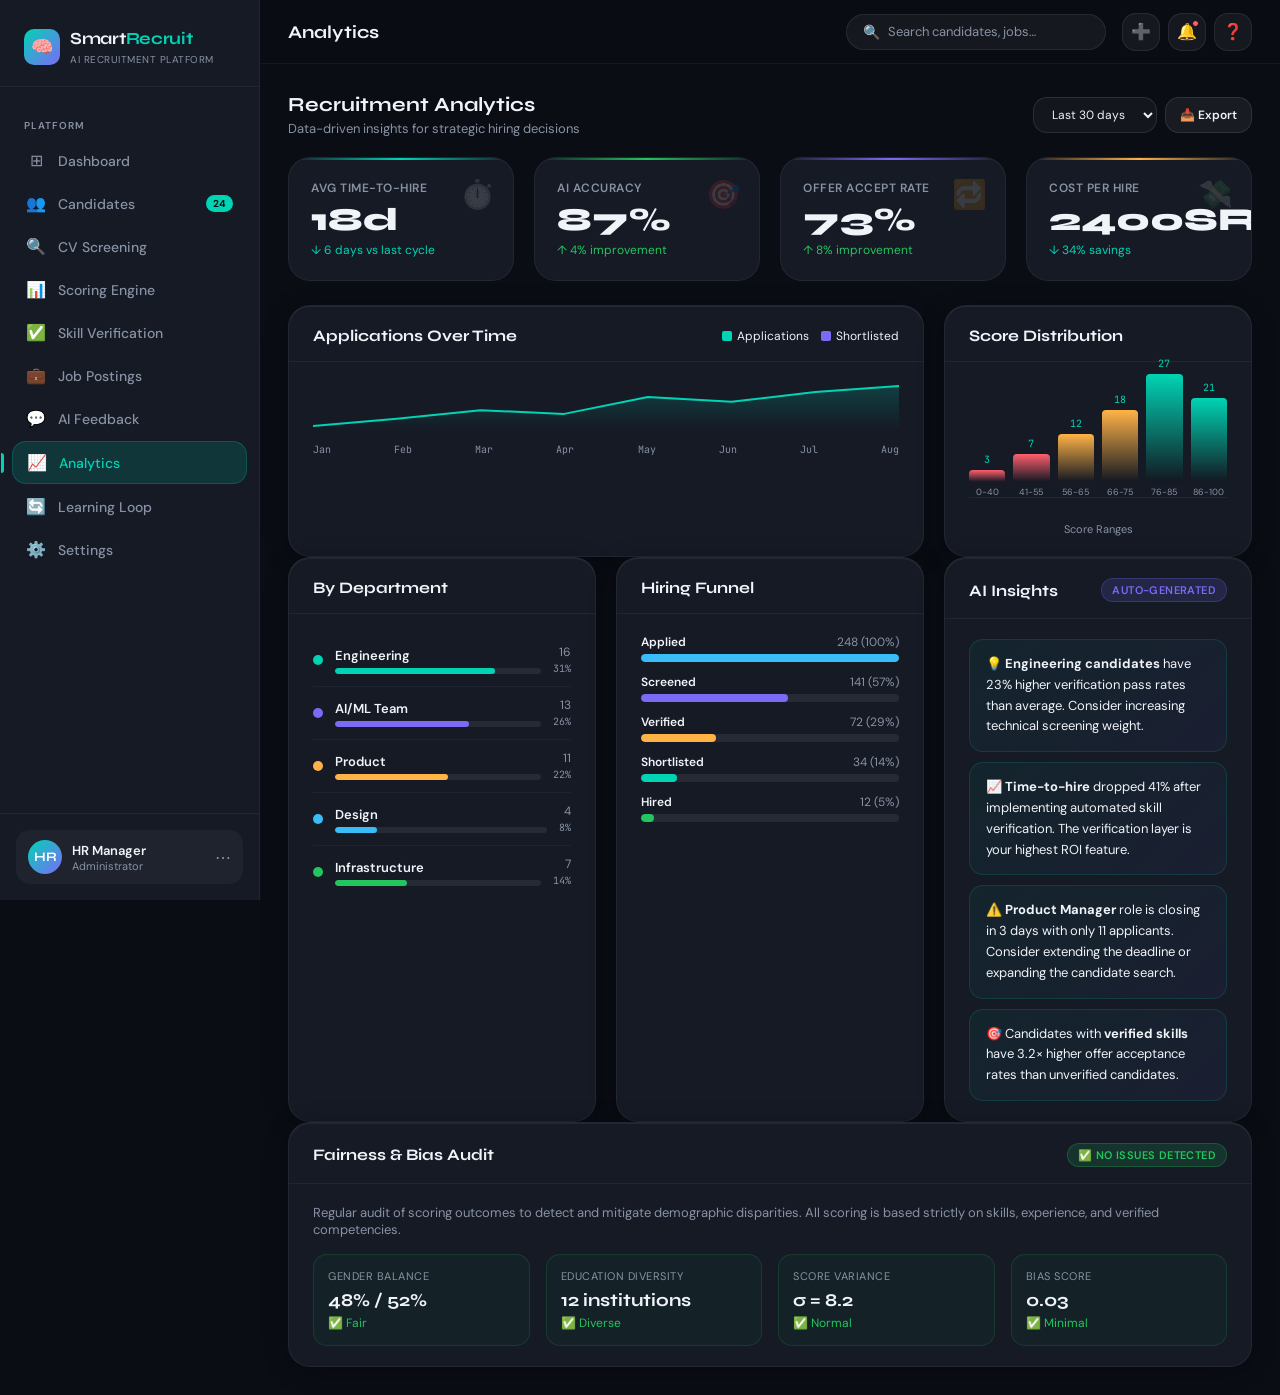
==== frontend/analytics.html @ e02e73bc "Add Senior 1 interface prototype (10 screens, HTML/CSS/JS, sample data) as the frontend baseline Co-" ====
<!DOCTYPE html>
<html lang="en">
<head>
<meta charset="UTF-8"><meta name="viewport" content="width=device-width,initial-scale=1">
<title>SmartRecruit AI — Analytics</title>
<link rel="stylesheet" href="css/design-system.css">
<style>
.chart-container { position:relative; }
.bar-chart { display:flex; align-items:flex-end; gap:8px; height:140px; padding-bottom:24px; position:relative; }
.bar-chart::after { content:''; position:absolute; bottom:24px; left:0; right:0; height:1px; background:rgba(255,255,255,0.06); }
.bar-col { display:flex; flex-direction:column; align-items:center; gap:4px; flex:1; }
.bar { width:100%; background:linear-gradient(180deg,var(--teal),rgba(0,212,180,0.3)); border-radius:4px 4px 0 0; transition:height 1s cubic-bezier(.4,0,.2,1); position:relative; }
.bar:hover { filter:brightness(1.3); }
.bar-label { font-size:9px; color:var(--mist); text-align:center; }
.bar-val { font-size:10px; color:var(--teal); font-family:var(--font-mono); }
.donut-chart { position:relative; display:inline-flex; align-items:center; justify-content:center; }
.donut-chart .donut-label { position:absolute; text-align:center; }
.metric-row { display:flex; align-items:center; gap:12px; padding:10px 0; border-bottom:1px solid rgba(255,255,255,0.04); }
.metric-row:last-child { border-bottom:none; }
.metric-dot { width:10px; height:10px; border-radius:50%; flex-shrink:0; }
.insight-card {
  background:linear-gradient(135deg,rgba(0,212,180,0.06),rgba(124,106,247,0.06));
  border:1px solid rgba(0,212,180,0.15);
  border-radius:var(--radius-md);
  padding:14px 16px;
  font-size:13px;
  line-height:1.6;
  margin-bottom:10px;
}
.insight-card:last-child { margin-bottom:0; }
</style>
</head>
<body>
<div id="app-root"></div>
<script src="js/shell.js"></script>
<script src="js/app.js"></script>
<script>
renderShell('Analytics', '');

const body = document.getElementById('page-body');
body.innerHTML = `
<div class="section-header animate-in">
  <div>
    <div class="section-title">Recruitment Analytics</div>
    <div class="section-subtitle">Data-driven insights for strategic hiring decisions</div>
  </div>
  <div style="display:flex;gap:8px">
    <select class="form-select" style="width:auto;padding:8px 14px;font-size:12px">
      <option>Last 30 days</option>
      <option>Last 90 days</option>
      <option>This year</option>
    </select>
    <button class="btn btn-secondary btn-sm" onclick="showToast('Report exported as PDF','success')">📥 Export</button>
  </div>
</div>

<div class="grid grid-4 mb-24 animate-in animate-in-delay-1">
  <div class="stat-card" style="--accent:var(--teal)">
    <span class="stat-icon">⏱️</span>
    <div class="stat-label">Avg Time-to-Hire</div>
    <div class="stat-value" id="c1">0</div>
    <div class="stat-delta" style="color:var(--teal)">↓ 6 days vs last cycle</div>
  </div>
  <div class="stat-card" style="--accent:var(--emerald)">
    <span class="stat-icon">🎯</span>
    <div class="stat-label">AI Accuracy</div>
    <div class="stat-value" id="c2">0</div>
    <div class="stat-delta">↑ 4% improvement</div>
  </div>
  <div class="stat-card" style="--accent:var(--violet)">
    <span class="stat-icon">🔁</span>
    <div class="stat-label">Offer Accept Rate</div>
    <div class="stat-value" id="c3">0</div>
    <div class="stat-delta">↑ 8% improvement</div>
  </div>
  <div class="stat-card" style="--accent:var(--amber)">
    <span class="stat-icon">💸</span>
    <div class="stat-label">Cost per Hire</div>
    <div class="stat-value" id="c4">0</div>
    <div class="stat-delta" style="color:var(--teal)">↓ 34% savings</div>
  </div>
</div>

<div class="grid grid-3 gap-20 mb-20">
  <!-- Applications over time -->
  <div class="card animate-in animate-in-delay-2" style="grid-column:1/3">
    <div class="card-header">
      <span class="card-title">Applications Over Time</span>
      <div style="display:flex;gap:12px;font-size:12px">
        <span style="display:flex;align-items:center;gap:5px"><span style="width:10px;height:10px;border-radius:2px;background:var(--teal);display:inline-block"></span>Applications</span>
        <span style="display:flex;align-items:center;gap:5px"><span style="width:10px;height:10px;border-radius:2px;background:var(--violet);display:inline-block"></span>Shortlisted</span>
      </div>
    </div>
    <div class="card-body">
      <div id="sparkline-main"></div>
      <div style="display:flex;justify-content:space-between;margin-top:8px;font-size:10px;color:var(--mist);font-family:var(--font-mono)">
        ${['Jan','Feb','Mar','Apr','May','Jun','Jul','Aug','Sep','Oct','Nov','Dec'].slice(0,8).map(m=>`<span>${m}</span>`).join('')}
      </div>
    </div>
  </div>

  <!-- Score Distribution -->
  <div class="card animate-in animate-in-delay-3">
    <div class="card-header"><span class="card-title">Score Distribution</span></div>
    <div class="card-body">
      <div class="bar-chart" id="score-dist-chart">
        ${[
          {range:'0-40',count:3,color:'var(--rose)'},
          {range:'41-55',count:7,color:'var(--rose)'},
          {range:'56-65',count:12,color:'var(--amber)'},
          {range:'66-75',count:18,color:'var(--amber)'},
          {range:'76-85',count:27,color:'var(--teal)'},
          {range:'86-100',count:21,color:'var(--teal)'},
        ].map(b=>`
          <div class="bar-col">
            <span class="bar-val">${b.count}</span>
            <div class="bar" style="height:0;background:linear-gradient(180deg,${b.color},rgba(0,0,0,0.1))" data-h="${b.count * 4}px"></div>
            <span class="bar-label">${b.range}</span>
          </div>
        `).join('')}
      </div>
      <div style="font-size:11px;color:var(--mist);text-align:center">Score Ranges</div>
    </div>
  </div>
</div>

<div class="grid grid-3 gap-20 mb-20">
  <!-- By Department -->
  <div class="card animate-in animate-in-delay-2">
    <div class="card-header"><span class="card-title">By Department</span></div>
    <div class="card-body">
      ${[
        {dept:'Engineering',count:16,pct:31,color:'var(--teal)'},
        {dept:'AI/ML Team',count:13,pct:26,color:'var(--violet)'},
        {dept:'Product',count:11,pct:22,color:'var(--amber)'},
        {dept:'Design',count:4,pct:8,color:'var(--sky)'},
        {dept:'Infrastructure',count:7,pct:14,color:'var(--emerald)'},
      ].map(d=>`
        <div class="metric-row">
          <div class="metric-dot" style="background:${d.color}"></div>
          <div style="flex:1">
            <div style="font-size:13px;font-weight:600;margin-bottom:4px">${d.dept}</div>
            <div class="progress-bar"><div class="progress-fill" data-width="${d.pct*2.5}%" style="width:0;background:${d.color}"></div></div>
          </div>
          <div style="text-align:right;font-size:12px;color:var(--mist)">${d.count}<br><span style="font-family:var(--font-mono);font-size:10px">${d.pct}%</span></div>
        </div>
      `).join('')}
    </div>
  </div>

  <!-- Funnel -->
  <div class="card animate-in animate-in-delay-3">
    <div class="card-header"><span class="card-title">Hiring Funnel</span></div>
    <div class="card-body">
      ${[
        {stage:'Applied',count:248,pct:100,color:'var(--sky)'},
        {stage:'Screened',count:141,pct:57,color:'var(--violet)'},
        {stage:'Verified',count:72,pct:29,color:'var(--amber)'},
        {stage:'Shortlisted',count:34,pct:14,color:'var(--teal)'},
        {stage:'Hired',count:12,pct:5,color:'var(--emerald)'},
      ].map((f,i)=>`
        <div style="margin-bottom:12px">
          <div style="display:flex;justify-content:space-between;margin-bottom:4px;font-size:12px">
            <span style="font-weight:600">${f.stage}</span>
            <span style="color:var(--mist)">${f.count} (${f.pct}%)</span>
          </div>
          <div class="progress-bar" style="height:8px"><div class="progress-fill" data-width="${f.pct}%" style="width:0;background:${f.color}"></div></div>
        </div>
      `).join('')}
    </div>
  </div>

  <!-- AI Insights -->
  <div class="card animate-in animate-in-delay-4">
    <div class="card-header">
      <span class="card-title">AI Insights</span>
      <span class="badge badge-violet">Auto-generated</span>
    </div>
    <div class="card-body">
      <div class="insight-card">💡 <strong>Engineering candidates</strong> have 23% higher verification pass rates than average. Consider increasing technical screening weight.</div>
      <div class="insight-card">📈 <strong>Time-to-hire</strong> dropped 41% after implementing automated skill verification. The verification layer is your highest ROI feature.</div>
      <div class="insight-card">⚠️ <strong>Product Manager</strong> role is closing in 3 days with only 11 applicants. Consider extending the deadline or expanding the candidate search.</div>
      <div class="insight-card">🎯 Candidates with <strong>verified skills</strong> have 3.2× higher offer acceptance rates than unverified candidates.</div>
    </div>
  </div>
</div>

<!-- Bias Audit -->
<div class="card animate-in animate-in-delay-3">
  <div class="card-header">
    <span class="card-title">Fairness & Bias Audit</span>
    <span class="badge badge-emerald">✅ No Issues Detected</span>
  </div>
  <div class="card-body">
    <div style="font-size:13px;color:var(--mist);margin-bottom:16px">
      Regular audit of scoring outcomes to detect and mitigate demographic disparities. All scoring is based strictly on skills, experience, and verified competencies.
    </div>
    <div class="grid grid-4 gap-16">
      ${[
        {metric:'Gender Balance',val:'48% / 52%',status:'✅ Fair',c:'var(--emerald)'},
        {metric:'Education Diversity',val:'12 institutions',status:'✅ Diverse',c:'var(--emerald)'},
        {metric:'Score Variance',val:'σ = 8.2',status:'✅ Normal',c:'var(--emerald)'},
        {metric:'Bias Score',val:'0.03',status:'✅ Minimal',c:'var(--emerald)'},
      ].map(a=>`
        <div style="background:rgba(34,197,94,0.05);border:1px solid rgba(34,197,94,0.15);border-radius:var(--radius-md);padding:14px">
          <div style="font-size:11px;color:var(--mist);text-transform:uppercase;letter-spacing:.5px;margin-bottom:6px">${a.metric}</div>
          <div style="font-family:var(--font-display);font-size:18px;font-weight:700;margin-bottom:4px">${a.val}</div>
          <div style="font-size:12px;color:${a.c}">${a.status}</div>
        </div>
      `).join('')}
    </div>
  </div>
</div>
`;

animateCount(document.getElementById('c1'), 18, 1200, 'd');
animateCount(document.getElementById('c2'), 87, 1200, '%');
animateCount(document.getElementById('c3'), 73, 1200, '%');
animateCount(document.getElementById('c4'), 2400, 1200, 'SR');

// Animate bar chart
setTimeout(() => {
  document.querySelectorAll('.bar[data-h]').forEach(b => { b.style.height = b.dataset.h; });
  animateBars();
}, 300);

// Sparkline
setTimeout(() => {
  renderSparkline(document.getElementById('sparkline-main'), [18,24,31,28,42,38,46,51], 'var(--teal)');
}, 100);
</script>
</body>
</html>
---- frontend/css/design-system.css ----
@import url('https://fonts.googleapis.com/css2?family=Syne:wght@400;500;600;700;800&family=DM+Sans:ital,wght@0,300;0,400;0,500;0,600;1,300&family=JetBrains+Mono:wght@400;500&display=swap');

:root {
  --ink: #0a0d14;
  --ink-2: #151a25;
  --ink-3: #1e2535;
  --steel: #2a3348;
  --mist: #8892a4;
  --smoke: #c8d0de;
  --paper: #f0f3f8;
  --white: #ffffff;

  --teal: #00d4b4;
  --teal-dim: #00b89c;
  --teal-glow: rgba(0,212,180,0.15);
  --amber: #ffb347;
  --rose: #ff5f6d;
  --violet: #7c6af7;
  --emerald: #22c55e;
  --sky: #38bdf8;

  --font-display: 'Syne', sans-serif;
  --font-body: 'DM Sans', sans-serif;
  --font-mono: 'JetBrains Mono', monospace;

  --radius-sm: 8px;
  --radius-md: 14px;
  --radius-lg: 22px;
  --radius-xl: 32px;
  --radius-full: 9999px;

  --shadow-sm: 0 2px 8px rgba(0,0,0,0.25);
  --shadow-md: 0 8px 32px rgba(0,0,0,0.35);
  --shadow-lg: 0 24px 64px rgba(0,0,0,0.45);
  --shadow-teal: 0 0 40px rgba(0,212,180,0.2);
  --shadow-card: 0 4px 24px rgba(0,0,0,0.3), inset 0 1px 0 rgba(255,255,255,0.06);

  --sidebar-w: 260px;
  --topbar-h: 64px;

  --transition: 0.22s cubic-bezier(0.4,0,0.2,1);
  --transition-slow: 0.45s cubic-bezier(0.4,0,0.2,1);
}

*, *::before, *::after { box-sizing: border-box; margin: 0; padding: 0; }

html { scroll-behavior: smooth; }

body {
  font-family: var(--font-body);
  background: var(--ink);
  color: var(--paper);
  min-height: 100vh;
  overflow-x: hidden;
  -webkit-font-smoothing: antialiased;
}

/* ── SCROLLBAR ─────────────────────────────── */
::-webkit-scrollbar { width: 5px; }
::-webkit-scrollbar-track { background: var(--ink-2); }
::-webkit-scrollbar-thumb { background: var(--steel); border-radius: 999px; }
::-webkit-scrollbar-thumb:hover { background: var(--teal); }

/* ── LAYOUT SHELL ──────────────────────────── */
.app-shell { display: flex; min-height: 100vh; }

/* ── SIDEBAR ───────────────────────────────── */
.sidebar {
  width: var(--sidebar-w);
  background: var(--ink-2);
  border-right: 1px solid rgba(255,255,255,0.05);
  display: flex;
  flex-direction: column;
  position: fixed;
  top: 0; left: 0; bottom: 0;
  z-index: 100;
  transition: transform var(--transition-slow);
}

.sidebar-logo {
  padding: 28px 24px 20px;
  border-bottom: 1px solid rgba(255,255,255,0.05);
}
.sidebar-logo .logo-mark {
  display: flex; align-items: center; gap: 10px;
}
.sidebar-logo .logo-icon {
  width: 36px; height: 36px;
  background: linear-gradient(135deg, var(--teal), var(--violet));
  border-radius: 10px;
  display: grid; place-items: center;
  font-size: 18px;
}
.sidebar-logo .logo-text {
  font-family: var(--font-display);
  font-weight: 700;
  font-size: 17px;
  letter-spacing: -0.3px;
}
.sidebar-logo .logo-text span { color: var(--teal); }
.sidebar-logo .tagline {
  font-size: 10px;
  color: var(--mist);
  margin-top: 4px;
  letter-spacing: 0.5px;
  text-transform: uppercase;
}

.sidebar-nav {
  flex: 1;
  padding: 16px 12px;
  overflow-y: auto;
}
.nav-section-label {
  font-size: 10px;
  font-weight: 600;
  letter-spacing: 1px;
  text-transform: uppercase;
  color: var(--mist);
  padding: 16px 12px 8px;
}
.nav-item {
  display: flex;
  align-items: center;
  gap: 12px;
  padding: 10px 14px;
  border-radius: var(--radius-md);
  cursor: pointer;
  text-decoration: none;
  color: var(--mist);
  font-size: 14px;
  font-weight: 500;
  transition: all var(--transition);
  margin-bottom: 2px;
  position: relative;
}
.nav-item:hover { background: rgba(255,255,255,0.05); color: var(--paper); }
.nav-item.active {
  background: var(--teal-glow);
  color: var(--teal);
  border: 1px solid rgba(0,212,180,0.2);
}
.nav-item.active::before {
  content: '';
  position: absolute;
  left: -12px; top: 50%; transform: translateY(-50%);
  width: 3px; height: 20px;
  background: var(--teal);
  border-radius: 0 3px 3px 0;
}
.nav-item .nav-icon { font-size: 16px; width: 20px; text-align: center; flex-shrink: 0; }
.nav-item .nav-badge {
  margin-left: auto;
  background: var(--teal);
  color: var(--ink);
  font-size: 10px;
  font-weight: 700;
  padding: 2px 7px;
  border-radius: 999px;
}

.sidebar-footer {
  padding: 16px;
  border-top: 1px solid rgba(255,255,255,0.05);
}
.user-card {
  display: flex; align-items: center; gap: 10px;
  padding: 10px 12px;
  border-radius: var(--radius-md);
  background: rgba(255,255,255,0.04);
  cursor: pointer;
  transition: background var(--transition);
}
.user-card:hover { background: rgba(255,255,255,0.07); }
.user-avatar {
  width: 34px; height: 34px;
  border-radius: 50%;
  background: linear-gradient(135deg, var(--teal), var(--violet));
  display: grid; place-items: center;
  font-size: 14px; font-weight: 700; color: white;
  flex-shrink: 0;
}
.user-info .user-name { font-size: 13px; font-weight: 600; }
.user-info .user-role { font-size: 11px; color: var(--mist); }

/* ── MAIN CONTENT ──────────────────────────── */
.main-content {
  margin-left: var(--sidebar-w);
  flex: 1;
  display: flex;
  flex-direction: column;
  min-height: 100vh;
}

/* ── TOPBAR ────────────────────────────────── */
.topbar {
  height: var(--topbar-h);
  background: rgba(10,13,20,0.8);
  backdrop-filter: blur(20px);
  border-bottom: 1px solid rgba(255,255,255,0.05);
  display: flex; align-items: center;
  padding: 0 28px;
  gap: 16px;
  position: sticky; top: 0; z-index: 50;
}
.topbar-title {
  font-family: var(--font-display);
  font-size: 18px;
  font-weight: 700;
  flex: 1;
}
.topbar-title span { color: var(--teal); }

.search-bar {
  display: flex; align-items: center; gap: 8px;
  background: rgba(255,255,255,0.05);
  border: 1px solid rgba(255,255,255,0.08);
  border-radius: var(--radius-full);
  padding: 8px 16px;
  width: 260px;
  transition: all var(--transition);
}
.search-bar:focus-within {
  border-color: var(--teal);
  background: rgba(0,212,180,0.05);
  box-shadow: 0 0 0 3px rgba(0,212,180,0.1);
}
.search-bar input {
  background: none; border: none; outline: none;
  color: var(--paper); font-family: var(--font-body); font-size: 13px; flex: 1;
}
.search-bar input::placeholder { color: var(--mist); }
.search-icon { color: var(--mist); font-size: 14px; }

.topbar-actions { display: flex; align-items: center; gap: 8px; }
.icon-btn {
  width: 38px; height: 38px;
  border-radius: var(--radius-md);
  background: rgba(255,255,255,0.05);
  border: 1px solid rgba(255,255,255,0.08);
  display: grid; place-items: center;
  cursor: pointer; color: var(--mist); font-size: 16px;
  transition: all var(--transition);
  position: relative; text-decoration: none;
}
.icon-btn:hover { background: rgba(255,255,255,0.1); color: var(--paper); }
.icon-btn .notif-dot {
  position: absolute; top: 6px; right: 6px;
  width: 7px; height: 7px;
  background: var(--rose); border-radius: 50%;
  border: 1.5px solid var(--ink);
}

/* ── PAGE CONTENT ──────────────────────────── */
.page-content { padding: 28px; flex: 1; }

/* ── CARDS ─────────────────────────────────── */
.card {
  background: var(--ink-2);
  border: 1px solid rgba(255,255,255,0.06);
  border-radius: var(--radius-lg);
  box-shadow: var(--shadow-card);
}
.card-header {
  padding: 20px 24px 16px;
  border-bottom: 1px solid rgba(255,255,255,0.05);
  display: flex; align-items: center; justify-content: space-between;
}
.card-title {
  font-family: var(--font-display);
  font-size: 16px; font-weight: 700;
}
.card-body { padding: 20px 24px; }

/* ── STAT CARDS ────────────────────────────── */
.stat-card {
  background: var(--ink-2);
  border: 1px solid rgba(255,255,255,0.06);
  border-radius: var(--radius-lg);
  padding: 22px;
  position: relative;
  overflow: hidden;
  transition: transform var(--transition), border-color var(--transition);
}
.stat-card::before {
  content: '';
  position: absolute;
  top: 0; left: 0; right: 0; height: 2px;
  background: linear-gradient(90deg, transparent, var(--accent, var(--teal)), transparent);
}
.stat-card:hover { transform: translateY(-2px); border-color: rgba(255,255,255,0.12); }
.stat-label { font-size: 12px; font-weight: 600; color: var(--mist); text-transform: uppercase; letter-spacing: 0.5px; }
.stat-value { font-family: var(--font-display); font-size: 32px; font-weight: 800; margin-top: 8px; line-height: 1; }
.stat-delta { font-size: 12px; color: var(--emerald); margin-top: 6px; }
.stat-delta.negative { color: var(--rose); }
.stat-icon {
  position: absolute; top: 18px; right: 18px;
  font-size: 28px; opacity: 0.15;
}

/* ── BUTTONS ───────────────────────────────── */
.btn {
  display: inline-flex; align-items: center; gap: 8px;
  padding: 10px 20px;
  border-radius: var(--radius-md);
  font-family: var(--font-body);
  font-size: 14px; font-weight: 600;
  cursor: pointer; border: none; outline: none;
  transition: all var(--transition);
  text-decoration: none;
  white-space: nowrap;
}
.btn-primary {
  background: linear-gradient(135deg, var(--teal), var(--teal-dim));
  color: var(--ink);
}
.btn-primary:hover { transform: translateY(-1px); box-shadow: var(--shadow-teal); filter: brightness(1.1); }
.btn-secondary {
  background: rgba(255,255,255,0.06);
  color: var(--paper);
  border: 1px solid rgba(255,255,255,0.1);
}
.btn-secondary:hover { background: rgba(255,255,255,0.1); }
.btn-ghost { background: none; color: var(--mist); }
.btn-ghost:hover { color: var(--paper); }
.btn-danger { background: rgba(255,95,109,0.15); color: var(--rose); border: 1px solid rgba(255,95,109,0.3); }
.btn-danger:hover { background: rgba(255,95,109,0.25); }
.btn-sm { padding: 7px 14px; font-size: 12px; }
.btn-lg { padding: 14px 28px; font-size: 15px; }
.btn-icon { padding: 8px; border-radius: var(--radius-sm); }

/* ── BADGES ────────────────────────────────── */
.badge {
  display: inline-flex; align-items: center; gap: 5px;
  padding: 4px 10px;
  border-radius: var(--radius-full);
  font-size: 11px; font-weight: 600;
  text-transform: uppercase; letter-spacing: 0.4px;
}
.badge-teal { background: rgba(0,212,180,0.15); color: var(--teal); border: 1px solid rgba(0,212,180,0.25); }
.badge-amber { background: rgba(255,179,71,0.15); color: var(--amber); border: 1px solid rgba(255,179,71,0.25); }
.badge-rose { background: rgba(255,95,109,0.15); color: var(--rose); border: 1px solid rgba(255,95,109,0.25); }
.badge-violet { background: rgba(124,106,247,0.15); color: var(--violet); border: 1px solid rgba(124,106,247,0.25); }
.badge-emerald { background: rgba(34,197,94,0.15); color: var(--emerald); border: 1px solid rgba(34,197,94,0.25); }
.badge-sky { background: rgba(56,189,248,0.15); color: var(--sky); border: 1px solid rgba(56,189,248,0.25); }

/* ── SCORE RING ────────────────────────────── */
.score-ring { position: relative; display: inline-flex; align-items: center; justify-content: center; }
.score-ring svg { transform: rotate(-90deg); }
.score-ring .score-text {
  position: absolute;
  text-align: center;
}
.score-ring .score-number { font-family: var(--font-display); font-weight: 800; }
.score-ring .score-label { font-size: 9px; color: var(--mist); text-transform: uppercase; letter-spacing: 0.5px; }

/* ── PROGRESS BAR ──────────────────────────── */
.progress-bar {
  background: rgba(255,255,255,0.07);
  border-radius: 999px;
  overflow: hidden;
  height: 6px;
}
.progress-fill {
  height: 100%;
  border-radius: 999px;
  background: linear-gradient(90deg, var(--teal), var(--violet));
  transition: width 1s cubic-bezier(0.4,0,0.2,1);
}

/* ── FORM INPUTS ───────────────────────────── */
.form-group { margin-bottom: 20px; }
.form-label { display: block; font-size: 12px; font-weight: 600; color: var(--mist); text-transform: uppercase; letter-spacing: 0.5px; margin-bottom: 8px; }
.form-input, .form-select, .form-textarea {
  width: 100%;
  background: rgba(255,255,255,0.04);
  border: 1px solid rgba(255,255,255,0.1);
  border-radius: var(--radius-md);
  padding: 11px 15px;
  color: var(--paper);
  font-family: var(--font-body);
  font-size: 14px;
  outline: none;
  transition: all var(--transition);
}
.form-input:focus, .form-select:focus, .form-textarea:focus {
  border-color: var(--teal);
  background: rgba(0,212,180,0.04);
  box-shadow: 0 0 0 3px rgba(0,212,180,0.1);
}
.form-input::placeholder, .form-textarea::placeholder { color: var(--steel); }
.form-select option { background: var(--ink-2); }
.form-textarea { resize: vertical; min-height: 100px; }

/* ── TABLE ─────────────────────────────────── */
.data-table { width: 100%; border-collapse: separate; border-spacing: 0; }
.data-table th {
  background: rgba(255,255,255,0.03);
  padding: 12px 16px;
  font-size: 11px; font-weight: 600; text-transform: uppercase;
  letter-spacing: 0.7px; color: var(--mist); text-align: left;
  border-bottom: 1px solid rgba(255,255,255,0.06);
}
.data-table td {
  padding: 14px 16px;
  border-bottom: 1px solid rgba(255,255,255,0.04);
  font-size: 14px;
  transition: background var(--transition);
}
.data-table tr:last-child td { border-bottom: none; }
.data-table tbody tr:hover td { background: rgba(255,255,255,0.025); }

/* ── AVATAR ────────────────────────────────── */
.avatar {
  border-radius: 50%;
  background: linear-gradient(135deg, var(--teal), var(--violet));
  display: grid; place-items: center;
  font-weight: 700; color: white; flex-shrink: 0;
  font-family: var(--font-display);
}

/* ── GRID UTILS ────────────────────────────── */
.grid { display: grid; }
.grid-2 { grid-template-columns: repeat(2, 1fr); gap: 20px; }
.grid-3 { grid-template-columns: repeat(3, 1fr); gap: 20px; }
.grid-4 { grid-template-columns: repeat(4, 1fr); gap: 20px; }
.flex { display: flex; }
.flex-col { flex-direction: column; }
.items-center { align-items: center; }
.justify-between { justify-content: space-between; }
.gap-4 { gap: 4px; } .gap-8 { gap: 8px; } .gap-12 { gap: 12px; }
.gap-16 { gap: 16px; } .gap-20 { gap: 20px; } .gap-24 { gap: 24px; }
.mt-4 { margin-top: 4px; } .mt-8 { margin-top: 8px; } .mt-12 { margin-top: 12px; }
.mt-16 { margin-top: 16px; } .mt-20 { margin-top: 20px; } .mt-24 { margin-top: 24px; }
.mb-8 { margin-bottom: 8px; } .mb-16 { margin-bottom: 16px; } .mb-24 { margin-bottom: 24px; }

/* ── SECTION HEADER ────────────────────────── */
.section-header { display: flex; align-items: center; justify-content: space-between; margin-bottom: 20px; }
.section-title { font-family: var(--font-display); font-size: 20px; font-weight: 700; }
.section-subtitle { font-size: 13px; color: var(--mist); margin-top: 3px; }

/* ── ANIMATIONS ────────────────────────────── */
@keyframes fadeInUp { from { opacity: 0; transform: translateY(20px); } to { opacity: 1; transform: translateY(0); } }
@keyframes fadeIn { from { opacity: 0; } to { opacity: 1; } }
@keyframes pulse { 0%,100% { opacity: 1; } 50% { opacity: 0.5; } }
@keyframes spin { to { transform: rotate(360deg); } }
@keyframes shimmer { from { background-position: -1000px 0; } to { background-position: 1000px 0; } }
@keyframes glow { 0%,100% { box-shadow: 0 0 20px rgba(0,212,180,0.2); } 50% { box-shadow: 0 0 40px rgba(0,212,180,0.4); } }

.animate-in { animation: fadeInUp 0.4s ease both; }
.animate-in-delay-1 { animation-delay: 0.1s; }
.animate-in-delay-2 { animation-delay: 0.2s; }
.animate-in-delay-3 { animation-delay: 0.3s; }
.animate-in-delay-4 { animation-delay: 0.4s; }

/* ── STEP INDICATOR ────────────────────────── */
.step-indicator { display: flex; align-items: center; gap: 0; }
.step { display: flex; align-items: center; }
.step-dot {
  width: 32px; height: 32px; border-radius: 50%;
  display: grid; place-items: center;
  font-size: 12px; font-weight: 700;
  border: 2px solid rgba(255,255,255,0.15);
  color: var(--mist);
  background: var(--ink-2);
  flex-shrink: 0;
}
.step.completed .step-dot { background: var(--teal); border-color: var(--teal); color: var(--ink); }
.step.active .step-dot { border-color: var(--teal); color: var(--teal); box-shadow: 0 0 0 4px rgba(0,212,180,0.15); }
.step-line { width: 48px; height: 2px; background: rgba(255,255,255,0.1); }
.step.completed + .step .step-line, .step.completed .step-line { background: var(--teal); }
.step-label { font-size: 10px; color: var(--mist); text-align: center; margin-top: 6px; }
.step.active .step-label { color: var(--teal); }

/* ── TAG/CHIP ──────────────────────────────── */
.chip {
  display: inline-flex; align-items: center; gap: 4px;
  background: rgba(255,255,255,0.06);
  border: 1px solid rgba(255,255,255,0.1);
  border-radius: var(--radius-full);
  padding: 4px 10px; font-size: 12px; font-weight: 500;
}
.chip.teal { background: rgba(0,212,180,0.1); border-color: rgba(0,212,180,0.2); color: var(--teal); }
.chip.violet { background: rgba(124,106,247,0.1); border-color: rgba(124,106,247,0.2); color: var(--violet); }

/* ── DIVIDER ───────────────────────────────── */
.divider { height: 1px; background: rgba(255,255,255,0.06); margin: 20px 0; }

/* ── TIMELINE ──────────────────────────────── */
.timeline { position: relative; padding-left: 28px; }
.timeline::before {
  content: '';
  position: absolute; left: 8px; top: 0; bottom: 0; width: 1px;
  background: rgba(255,255,255,0.1);
}
.timeline-item { position: relative; padding-bottom: 20px; }
.timeline-item::before {
  content: '';
  position: absolute; left: -24px; top: 4px;
  width: 10px; height: 10px; border-radius: 50%;
  background: var(--teal); border: 2px solid var(--ink-2);
}
.timeline-time { font-size: 11px; color: var(--mist); margin-bottom: 4px; font-family: var(--font-mono); }
.timeline-content { font-size: 13px; }

/* ── UPLOAD ZONE ───────────────────────────── */
.upload-zone {
  border: 2px dashed rgba(255,255,255,0.15);
  border-radius: var(--radius-lg);
  padding: 40px;
  text-align: center;
  cursor: pointer;
  transition: all var(--transition);
  background: rgba(255,255,255,0.02);
}
.upload-zone:hover, .upload-zone.dragover {
  border-color: var(--teal);
  background: var(--teal-glow);
}

/* ── NOTIFICATION TOAST ────────────────────── */
.toast-container { position: fixed; bottom: 24px; right: 24px; z-index: 9999; display: flex; flex-direction: column; gap: 10px; }
.toast {
  background: var(--ink-3);
  border: 1px solid rgba(255,255,255,0.1);
  border-radius: var(--radius-md);
  padding: 14px 18px;
  display: flex; align-items: flex-start; gap: 12px;
  box-shadow: var(--shadow-lg);
  min-width: 280px; max-width: 360px;
  animation: fadeInUp 0.3s ease;
}
.toast.success { border-left: 3px solid var(--emerald); }
.toast.error { border-left: 3px solid var(--rose); }
.toast.info { border-left: 3px solid var(--teal); }

/* ── RESPONSIVE ────────────────────────────── */
@media (max-width: 1200px) {
  .grid-4 { grid-template-columns: repeat(2, 1fr); }
}
@media (max-width: 900px) {
  .sidebar { transform: translateX(-100%); }
  .main-content { margin-left: 0; }
  .grid-3 { grid-template-columns: repeat(2, 1fr); }
}
@media (max-width: 600px) {
  .grid-2, .grid-3, .grid-4 { grid-template-columns: 1fr; }
  .page-content { padding: 16px; }
}
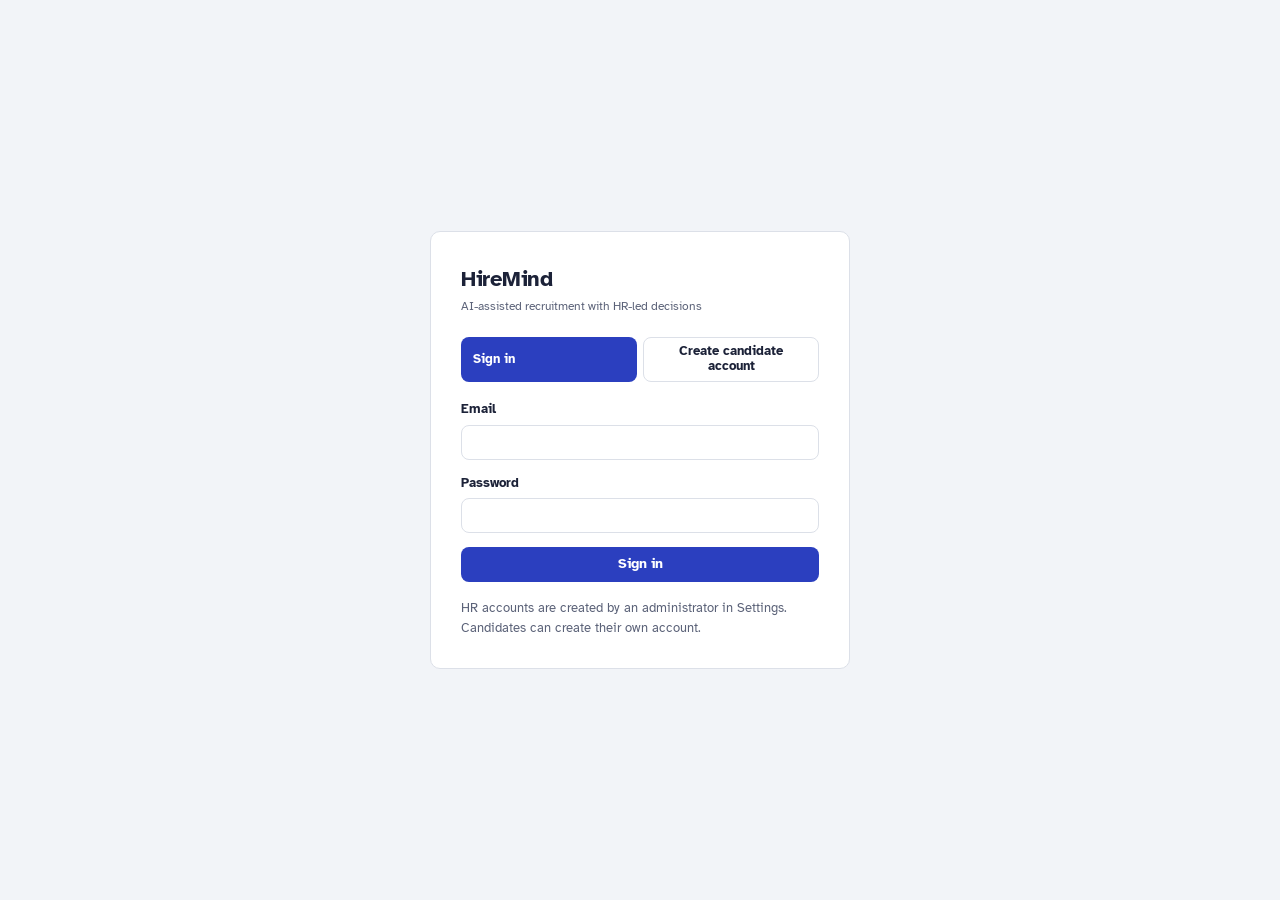
==== commit 9f33813d: "Connect all screens to the API with a new visual identity; candidate portal, login, analytics from s" ====
--- a/frontend/analytics.html
+++ b/frontend/analytics.html
@@ -2,232 +2,40 @@
 <html lang="en">
 <head>
 <meta charset="UTF-8"><meta name="viewport" content="width=device-width,initial-scale=1">
-<title>SmartRecruit AI — Analytics</title>
+<title>HireMind — Analytics</title>
 <link rel="stylesheet" href="css/design-system.css">
-<style>
-.chart-container { position:relative; }
-.bar-chart { display:flex; align-items:flex-end; gap:8px; height:140px; padding-bottom:24px; position:relative; }
-.bar-chart::after { content:''; position:absolute; bottom:24px; left:0; right:0; height:1px; background:rgba(255,255,255,0.06); }
-.bar-col { display:flex; flex-direction:column; align-items:center; gap:4px; flex:1; }
-.bar { width:100%; background:linear-gradient(180deg,var(--teal),rgba(0,212,180,0.3)); border-radius:4px 4px 0 0; transition:height 1s cubic-bezier(.4,0,.2,1); position:relative; }
-.bar:hover { filter:brightness(1.3); }
-.bar-label { font-size:9px; color:var(--mist); text-align:center; }
-.bar-val { font-size:10px; color:var(--teal); font-family:var(--font-mono); }
-.donut-chart { position:relative; display:inline-flex; align-items:center; justify-content:center; }
-.donut-chart .donut-label { position:absolute; text-align:center; }
-.metric-row { display:flex; align-items:center; gap:12px; padding:10px 0; border-bottom:1px solid rgba(255,255,255,0.04); }
-.metric-row:last-child { border-bottom:none; }
-.metric-dot { width:10px; height:10px; border-radius:50%; flex-shrink:0; }
-.insight-card {
-  background:linear-gradient(135deg,rgba(0,212,180,0.06),rgba(124,106,247,0.06));
-  border:1px solid rgba(0,212,180,0.15);
-  border-radius:var(--radius-md);
-  padding:14px 16px;
-  font-size:13px;
-  line-height:1.6;
-  margin-bottom:10px;
-}
-.insight-card:last-child { margin-bottom:0; }
-</style>
 </head>
 <body>
 <div id="app-root"></div>
+<script src="js/app.js"></script>
+<script src="js/api.js"></script>
 <script src="js/shell.js"></script>
-<script src="js/app.js"></script>
 <script>
-renderShell('Analytics', '');
-
-const body = document.getElementById('page-body');
-body.innerHTML = `
-<div class="section-header animate-in">
-  <div>
-    <div class="section-title">Recruitment Analytics</div>
-    <div class="section-subtitle">Data-driven insights for strategic hiring decisions</div>
+startPage('Analytics', 'from stored records', ['hr', 'admin'], async body => {
+  const a = await api('/api/analytics');
+  const bars = (obj, color) => {
+    const entries = Object.entries(obj); const max = Math.max(1, ...entries.map(e => e[1]));
+    return entries.length ? entries.map(([k, v]) => `<div style="margin-bottom:10px"><div style="display:flex;justify-content:space-between;font-size:13px;margin-bottom:4px">
+      <span>${esc(k.replace('_', ' '))}</span><strong>${v}</strong></div>
+      <div class="progress-bar"><div class="progress-fill" style="width:${100 * v / max}%;background:${color}"></div></div></div>`).join('')
+      : '<div class="hm-empty">No data yet.</div>';
+  };
+  const hist = Object.fromEntries(a.evaluations.histogram.map((n, i) => [`${i * 20}–${i === 4 ? 100 : i * 20 + 19}`, n]));
+  body.innerHTML = `
+  <p class="hm-note mb-24">Counts and scores are computed live from the database for your jobs. There is no sample data on this page.</p>
+  <div class="grid grid-2 gap-20 mb-24">
+    <div class="card"><div class="card-header"><span class="card-title">Score distribution (latest evaluation)</span></div><div class="card-body">${bars(hist, 'var(--teal)')}</div></div>
+    <div class="card"><div class="card-header"><span class="card-title">Applications by status</span></div><div class="card-body">${bars(a.application_status, 'var(--violet)')}</div></div>
+    <div class="card"><div class="card-header"><span class="card-title">HR decisions</span></div><div class="card-body">${bars(a.decisions, 'var(--emerald)')}</div></div>
+    <div class="card"><div class="card-header"><span class="card-title">Most common skills in CVs</span></div><div class="card-body">${bars(Object.fromEntries(a.top_skills), 'var(--amber)')}</div></div>
+    <div class="card"><div class="card-header"><span class="card-title">CV parsing</span></div><div class="card-body">${bars(a.parse_status, 'var(--sky)')}</div></div>
+    <div class="card"><div class="card-header"><span class="card-title">Assessments</span></div><div class="card-body">${bars(a.assessments, 'var(--rose)')}</div></div>
   </div>
-  <div style="display:flex;gap:8px">
-    <select class="form-select" style="width:auto;padding:8px 14px;font-size:12px">
-      <option>Last 30 days</option>
-      <option>Last 90 days</option>
-      <option>This year</option>
-    </select>
-    <button class="btn btn-secondary btn-sm" onclick="showToast('Report exported as PDF','success')">📥 Export</button>
-  </div>
-</div>
-
-<div class="grid grid-4 mb-24 animate-in animate-in-delay-1">
-  <div class="stat-card" style="--accent:var(--teal)">
-    <span class="stat-icon">⏱️</span>
-    <div class="stat-label">Avg Time-to-Hire</div>
-    <div class="stat-value" id="c1">0</div>
-    <div class="stat-delta" style="color:var(--teal)">↓ 6 days vs last cycle</div>
-  </div>
-  <div class="stat-card" style="--accent:var(--emerald)">
-    <span class="stat-icon">🎯</span>
-    <div class="stat-label">AI Accuracy</div>
-    <div class="stat-value" id="c2">0</div>
-    <div class="stat-delta">↑ 4% improvement</div>
-  </div>
-  <div class="stat-card" style="--accent:var(--violet)">
-    <span class="stat-icon">🔁</span>
-    <div class="stat-label">Offer Accept Rate</div>
-    <div class="stat-value" id="c3">0</div>
-    <div class="stat-delta">↑ 8% improvement</div>
-  </div>
-  <div class="stat-card" style="--accent:var(--amber)">
-    <span class="stat-icon">💸</span>
-    <div class="stat-label">Cost per Hire</div>
-    <div class="stat-value" id="c4">0</div>
-    <div class="stat-delta" style="color:var(--teal)">↓ 34% savings</div>
-  </div>
-</div>
-
-<div class="grid grid-3 gap-20 mb-20">
-  <!-- Applications over time -->
-  <div class="card animate-in animate-in-delay-2" style="grid-column:1/3">
-    <div class="card-header">
-      <span class="card-title">Applications Over Time</span>
-      <div style="display:flex;gap:12px;font-size:12px">
-        <span style="display:flex;align-items:center;gap:5px"><span style="width:10px;height:10px;border-radius:2px;background:var(--teal);display:inline-block"></span>Applications</span>
-        <span style="display:flex;align-items:center;gap:5px"><span style="width:10px;height:10px;border-radius:2px;background:var(--violet);display:inline-block"></span>Shortlisted</span>
-      </div>
-    </div>
-    <div class="card-body">
-      <div id="sparkline-main"></div>
-      <div style="display:flex;justify-content:space-between;margin-top:8px;font-size:10px;color:var(--mist);font-family:var(--font-mono)">
-        ${['Jan','Feb','Mar','Apr','May','Jun','Jul','Aug','Sep','Oct','Nov','Dec'].slice(0,8).map(m=>`<span>${m}</span>`).join('')}
-      </div>
-    </div>
-  </div>
-
-  <!-- Score Distribution -->
-  <div class="card animate-in animate-in-delay-3">
-    <div class="card-header"><span class="card-title">Score Distribution</span></div>
-    <div class="card-body">
-      <div class="bar-chart" id="score-dist-chart">
-        ${[
-          {range:'0-40',count:3,color:'var(--rose)'},
-          {range:'41-55',count:7,color:'var(--rose)'},
-          {range:'56-65',count:12,color:'var(--amber)'},
-          {range:'66-75',count:18,color:'var(--amber)'},
-          {range:'76-85',count:27,color:'var(--teal)'},
-          {range:'86-100',count:21,color:'var(--teal)'},
-        ].map(b=>`
-          <div class="bar-col">
-            <span class="bar-val">${b.count}</span>
-            <div class="bar" style="height:0;background:linear-gradient(180deg,${b.color},rgba(0,0,0,0.1))" data-h="${b.count * 4}px"></div>
-            <span class="bar-label">${b.range}</span>
-          </div>
-        `).join('')}
-      </div>
-      <div style="font-size:11px;color:var(--mist);text-align:center">Score Ranges</div>
-    </div>
-  </div>
-</div>
-
-<div class="grid grid-3 gap-20 mb-20">
-  <!-- By Department -->
-  <div class="card animate-in animate-in-delay-2">
-    <div class="card-header"><span class="card-title">By Department</span></div>
-    <div class="card-body">
-      ${[
-        {dept:'Engineering',count:16,pct:31,color:'var(--teal)'},
-        {dept:'AI/ML Team',count:13,pct:26,color:'var(--violet)'},
-        {dept:'Product',count:11,pct:22,color:'var(--amber)'},
-        {dept:'Design',count:4,pct:8,color:'var(--sky)'},
-        {dept:'Infrastructure',count:7,pct:14,color:'var(--emerald)'},
-      ].map(d=>`
-        <div class="metric-row">
-          <div class="metric-dot" style="background:${d.color}"></div>
-          <div style="flex:1">
-            <div style="font-size:13px;font-weight:600;margin-bottom:4px">${d.dept}</div>
-            <div class="progress-bar"><div class="progress-fill" data-width="${d.pct*2.5}%" style="width:0;background:${d.color}"></div></div>
-          </div>
-          <div style="text-align:right;font-size:12px;color:var(--mist)">${d.count}<br><span style="font-family:var(--font-mono);font-size:10px">${d.pct}%</span></div>
-        </div>
-      `).join('')}
-    </div>
-  </div>
-
-  <!-- Funnel -->
-  <div class="card animate-in animate-in-delay-3">
-    <div class="card-header"><span class="card-title">Hiring Funnel</span></div>
-    <div class="card-body">
-      ${[
-        {stage:'Applied',count:248,pct:100,color:'var(--sky)'},
-        {stage:'Screened',count:141,pct:57,color:'var(--violet)'},
-        {stage:'Verified',count:72,pct:29,color:'var(--amber)'},
-        {stage:'Shortlisted',count:34,pct:14,color:'var(--teal)'},
-        {stage:'Hired',count:12,pct:5,color:'var(--emerald)'},
-      ].map((f,i)=>`
-        <div style="margin-bottom:12px">
-          <div style="display:flex;justify-content:space-between;margin-bottom:4px;font-size:12px">
-            <span style="font-weight:600">${f.stage}</span>
-            <span style="color:var(--mist)">${f.count} (${f.pct}%)</span>
-          </div>
-          <div class="progress-bar" style="height:8px"><div class="progress-fill" data-width="${f.pct}%" style="width:0;background:${f.color}"></div></div>
-        </div>
-      `).join('')}
-    </div>
-  </div>
-
-  <!-- AI Insights -->
-  <div class="card animate-in animate-in-delay-4">
-    <div class="card-header">
-      <span class="card-title">AI Insights</span>
-      <span class="badge badge-violet">Auto-generated</span>
-    </div>
-    <div class="card-body">
-      <div class="insight-card">💡 <strong>Engineering candidates</strong> have 23% higher verification pass rates than average. Consider increasing technical screening weight.</div>
-      <div class="insight-card">📈 <strong>Time-to-hire</strong> dropped 41% after implementing automated skill verification. The verification layer is your highest ROI feature.</div>
-      <div class="insight-card">⚠️ <strong>Product Manager</strong> role is closing in 3 days with only 11 applicants. Consider extending the deadline or expanding the candidate search.</div>
-      <div class="insight-card">🎯 Candidates with <strong>verified skills</strong> have 3.2× higher offer acceptance rates than unverified candidates.</div>
-    </div>
-  </div>
-</div>
-
-<!-- Bias Audit -->
-<div class="card animate-in animate-in-delay-3">
-  <div class="card-header">
-    <span class="card-title">Fairness & Bias Audit</span>
-    <span class="badge badge-emerald">✅ No Issues Detected</span>
-  </div>
-  <div class="card-body">
-    <div style="font-size:13px;color:var(--mist);margin-bottom:16px">
-      Regular audit of scoring outcomes to detect and mitigate demographic disparities. All scoring is based strictly on skills, experience, and verified competencies.
-    </div>
-    <div class="grid grid-4 gap-16">
-      ${[
-        {metric:'Gender Balance',val:'48% / 52%',status:'✅ Fair',c:'var(--emerald)'},
-        {metric:'Education Diversity',val:'12 institutions',status:'✅ Diverse',c:'var(--emerald)'},
-        {metric:'Score Variance',val:'σ = 8.2',status:'✅ Normal',c:'var(--emerald)'},
-        {metric:'Bias Score',val:'0.03',status:'✅ Minimal',c:'var(--emerald)'},
-      ].map(a=>`
-        <div style="background:rgba(34,197,94,0.05);border:1px solid rgba(34,197,94,0.15);border-radius:var(--radius-md);padding:14px">
-          <div style="font-size:11px;color:var(--mist);text-transform:uppercase;letter-spacing:.5px;margin-bottom:6px">${a.metric}</div>
-          <div style="font-family:var(--font-display);font-size:18px;font-weight:700;margin-bottom:4px">${a.val}</div>
-          <div style="font-size:12px;color:${a.c}">${a.status}</div>
-        </div>
-      `).join('')}
-    </div>
-  </div>
-</div>
-`;
-
-animateCount(document.getElementById('c1'), 18, 1200, 'd');
-animateCount(document.getElementById('c2'), 87, 1200, '%');
-animateCount(document.getElementById('c3'), 73, 1200, '%');
-animateCount(document.getElementById('c4'), 2400, 1200, 'SR');
-
-// Animate bar chart
-setTimeout(() => {
-  document.querySelectorAll('.bar[data-h]').forEach(b => { b.style.height = b.dataset.h; });
-  animateBars();
-}, 300);
-
-// Sparkline
-setTimeout(() => {
-  renderSparkline(document.getElementById('sparkline-main'), [18,24,31,28,42,38,46,51], 'var(--teal)');
-}, 100);
+  <div class="card"><div class="card-header"><span class="card-title">Per job</span></div>
+    <table class="data-table"><thead><tr><th>Job</th><th>Status</th><th>Applications</th><th>Evaluated</th><th>Mean score</th><th>Policy version</th></tr></thead><tbody>
+    ${a.per_job.map(j => `<tr><td>${esc(j.title)}</td><td>${statusBadge(j.status)}</td><td>${j.applications}</td><td>${j.evaluated}</td><td>${fmtScore(j.mean_score)}</td><td>v${j.policy_version ?? '—'}</td></tr>`).join('')}
+    </tbody></table></div>`;
+});
 </script>
 </body>
 </html>
--- a/frontend/css/design-system.css
+++ b/frontend/css/design-system.css
@@ -1,549 +1,162 @@
-@import url('https://fonts.googleapis.com/css2?family=Syne:wght@400;500;600;700;800&family=DM+Sans:ital,wght@0,300;0,400;0,500;0,600;1,300&family=JetBrains+Mono:wght@400;500&display=swap');
+/* HireMind design system
+   Idea: HR reviews evidence before deciding, like reading a marked-up paper CV.
+   Quiet paper-and-ink pages; the one bold element is the highlighter that marks evidence and the current page. */
+@import url('https://fonts.googleapis.com/css2?family=Atkinson+Hyperlegible:ital,wght@0,400;0,700;1,400&display=swap');
 
 :root {
-  --ink: #0a0d14;
-  --ink-2: #151a25;
-  --ink-3: #1e2535;
-  --steel: #2a3348;
-  --mist: #8892a4;
-  --smoke: #c8d0de;
-  --paper: #f0f3f8;
-  --white: #ffffff;
-
-  --teal: #00d4b4;
-  --teal-dim: #00b89c;
-  --teal-glow: rgba(0,212,180,0.15);
-  --amber: #ffb347;
-  --rose: #ff5f6d;
-  --violet: #7c6af7;
-  --emerald: #22c55e;
-  --sky: #38bdf8;
-
-  --font-display: 'Syne', sans-serif;
-  --font-body: 'DM Sans', sans-serif;
-  --font-mono: 'JetBrains Mono', monospace;
-
-  --radius-sm: 8px;
-  --radius-md: 14px;
-  --radius-lg: 22px;
-  --radius-xl: 32px;
-  --radius-full: 9999px;
-
-  --shadow-sm: 0 2px 8px rgba(0,0,0,0.25);
-  --shadow-md: 0 8px 32px rgba(0,0,0,0.35);
-  --shadow-lg: 0 24px 64px rgba(0,0,0,0.45);
-  --shadow-teal: 0 0 40px rgba(0,212,180,0.2);
-  --shadow-card: 0 4px 24px rgba(0,0,0,0.3), inset 0 1px 0 rgba(255,255,255,0.06);
-
-  --sidebar-w: 260px;
-  --topbar-h: 64px;
-
-  --transition: 0.22s cubic-bezier(0.4,0,0.2,1);
-  --transition-slow: 0.45s cubic-bezier(0.4,0,0.2,1);
+  --paper: #F2F4F8;      /* page background, cool like copier paper */
+  --surface: #FFFFFF;    /* panels */
+  --ink: #1C2238;        /* text, navy ink */
+  --muted: #5B6278;      /* secondary text */
+  --rule: #DCE0E8;       /* borders and dividers */
+  --pen: #2B3FBF;        /* actions and links, ballpoint blue */
+  --pen-dark: #1F2F94;
+  --marker: #FFE15A;     /* highlighter: evidence and "you are here" */
+  --ok: #2F7D57;  --ok-bg: #E3F2EA;
+  --warn: #8F5A0B; --warn-bg: #FBF0D9;
+  --bad: #B23A3A; --bad-bg: #F8E4E2;
+  --info: #2B3FBF; --info-bg: #E6E9FA;
+  --plain-bg: #ECEEF3;
+  --radius: 10px;
+  --font: 'Atkinson Hyperlegible', 'Segoe UI', system-ui, sans-serif;
+  /* names kept from the Senior 1 prototype so older markup still renders */
+  --mist: var(--muted); --teal: var(--pen); --violet: var(--pen); --amber: var(--warn); --rose: var(--bad);
+  --emerald: var(--ok); --sky: var(--pen);
 }
 
 *, *::before, *::after { box-sizing: border-box; margin: 0; padding: 0; }
+html { font-size: 15px; }
+body { font-family: var(--font); background: var(--paper); color: var(--ink); line-height: 1.5; -webkit-font-smoothing: antialiased; }
+a { color: var(--pen); }
+:focus-visible { outline: 2px solid var(--pen); outline-offset: 2px; }
+@media (prefers-reduced-motion: reduce) { * { transition: none !important; animation: none !important; } }
 
-html { scroll-behavior: smooth; }
+/* the highlighter */
+mark, .marked { background: linear-gradient(transparent 52%, var(--marker) 52%, var(--marker) 92%, transparent 92%); color: inherit; padding: 0 2px; }
 
-body {
-  font-family: var(--font-body);
-  background: var(--ink);
-  color: var(--paper);
-  min-height: 100vh;
-  overflow-x: hidden;
-  -webkit-font-smoothing: antialiased;
+/* shell */
+.app-shell { display: grid; grid-template-columns: 236px 1fr; min-height: 100vh; }
+.sidebar { background: var(--surface); border-right: 1px solid var(--rule); display: flex; flex-direction: column; position: sticky; top: 0; height: 100vh; }
+.sidebar-logo { padding: 22px 22px 18px; }
+.logo-mark { display: flex; align-items: center; gap: 10px; }
+.logo-icon { display: none; }
+.logo-text { font-size: 21px; font-weight: 700; letter-spacing: -0.3px; }
+.logo-text span { font-weight: 700; }
+.tagline { font-size: 12px; color: var(--muted); margin-top: 2px; }
+.sidebar-nav { flex: 1; padding: 6px 12px; overflow-y: auto; }
+.nav-section-label { font-size: 12px; color: var(--muted); padding: 10px 10px 6px; }
+.nav-item { display: flex; align-items: center; gap: 8px; padding: 7px 10px; margin: 1px 0; border-radius: 6px; color: var(--ink); text-decoration: none; font-size: 14px; }
+.nav-item:hover { background: var(--paper); }
+.nav-item.active > span:not(.nav-badge):not(.nav-icon) { background: linear-gradient(transparent 50%, var(--marker) 50%, var(--marker) 90%, transparent 90%); font-weight: 700; }
+.nav-icon { display: none; }
+.nav-badge { margin-left: auto; font-size: 11px; color: var(--muted); background: var(--plain-bg) !important; border-radius: 99px; padding: 1px 7px; }
+.sidebar-footer { padding: 14px; border-top: 1px solid var(--rule); }
+.user-card { display: flex; align-items: center; gap: 10px; }
+.avatar { border-radius: 50%; background: var(--ink); color: #fff; display: grid; place-items: center; font-weight: 700; flex-shrink: 0; }
+.user-name { font-size: 13px; font-weight: 700; max-width: 120px; overflow: hidden; text-overflow: ellipsis; white-space: nowrap; }
+.user-role { font-size: 12px; color: var(--muted); }
+.user-card button { color: var(--pen) !important; text-decoration: underline; }
+
+.main-content { min-width: 0; }
+.topbar { display: flex; align-items: center; gap: 16px; padding: 22px 36px 0; }
+.topbar-title { font-size: 14px; color: var(--muted); }
+.topbar-title span { color: var(--muted); }
+.topbar-title span::before { content: '/ '; }
+.topbar-actions { margin-left: auto; display: flex; gap: 8px; }
+.page-content { padding: 14px 36px 48px; max-width: 1280px; }
+
+/* headings */
+.section-header { display: flex; align-items: flex-end; gap: 16px; flex-wrap: wrap; }
+.section-title { font-size: 24px; font-weight: 700; letter-spacing: -0.3px; line-height: 1.25; }
+.section-subtitle { color: var(--muted); font-size: 14px; margin-top: 4px; max-width: 70ch; }
+
+/* panels */
+.card { background: var(--surface); border: 1px solid var(--rule); border-radius: var(--radius); min-width: 0; }
+.card-header { display: flex; align-items: center; gap: 10px; padding: 14px 18px; border-bottom: 1px solid var(--rule); }
+.card-title { font-weight: 700; font-size: 15px; }
+.card-header > :last-child:not(:first-child) { margin-left: auto; }
+.card-body { padding: 18px; }
+
+.stat-card { background: var(--surface); border: 1px solid var(--rule); border-radius: var(--radius); padding: 16px 18px; border-top: 3px solid var(--ink); }
+.stat-icon { display: none; }
+.stat-label { font-size: 13px; color: var(--muted); }
+.stat-value { font-size: 34px; font-weight: 700; letter-spacing: -0.5px; margin-top: 2px; font-variant-numeric: tabular-nums; }
+
+/* layout helpers */
+.grid { display: grid; }
+.grid-2 { grid-template-columns: repeat(2, minmax(0, 1fr)); }
+.grid-3 { grid-template-columns: repeat(3, minmax(0, 1fr)); }
+.grid-4 { grid-template-columns: repeat(4, minmax(0, 1fr)); }
+.grid-2, .grid-3, .grid-4 { gap: 16px; }
+.gap-4 { gap: 4px; } .gap-16 { gap: 16px; } .gap-20 { gap: 20px; }
+.flex { display: flex; } .flex-col { flex-direction: column; } .items-center { align-items: center; } .justify-between { justify-content: space-between; }
+.mb-8 { margin-bottom: 8px; } .mb-16 { margin-bottom: 16px; } .mb-24 { margin-bottom: 24px; } .mt-4 { margin-top: 4px; } .mt-16 { margin-top: 16px; }
+.divider { height: 1px; background: var(--rule); margin: 14px 0; }
+
+/* tables */
+.data-table { width: 100%; border-collapse: collapse; }
+.data-table th { text-align: left; font-size: 13px; font-weight: 400; color: var(--muted); padding: 10px 16px; border-bottom: 1px solid var(--rule); }
+.data-table td { padding: 12px 16px; border-bottom: 1px solid var(--rule); font-size: 14px; vertical-align: top; }
+.data-table tr:last-child td { border-bottom: none; }
+.data-table tbody tr:hover td { background: #F8F9FC; }
+
+/* status labels: colour plus the word itself, never colour alone */
+.badge { display: inline-block; font-size: 12px; padding: 2px 8px; border-radius: 99px; background: var(--plain-bg); color: var(--ink); white-space: nowrap; vertical-align: middle; }
+.badge-teal, .badge-sky, .badge-violet { background: var(--info-bg); color: var(--info); }
+.badge-emerald { background: var(--ok-bg); color: var(--ok); }
+.badge-amber { background: var(--warn-bg); color: var(--warn); }
+.badge-rose { background: var(--bad-bg); color: var(--bad); }
+.chip { display: inline-block; font-size: 12px; padding: 2px 9px; border: 1px solid var(--rule); border-radius: 99px; background: var(--surface); }
+
+/* buttons */
+.btn { display: inline-flex; align-items: center; gap: 6px; font-family: inherit; font-size: 14px; font-weight: 700; padding: 8px 14px; border-radius: 8px; border: 1px solid transparent; cursor: pointer; text-decoration: none; line-height: 1.2; }
+.btn-sm { font-size: 13px; padding: 6px 11px; }
+.btn-lg { font-size: 15px; padding: 11px 18px; }
+.btn-primary { background: var(--pen); color: #fff; }
+.btn-primary:hover { background: var(--pen-dark); }
+.btn-ghost, .btn-secondary { background: var(--surface); color: var(--ink); border-color: var(--rule); }
+.btn-ghost:hover, .btn-secondary:hover { border-color: var(--muted); }
+.btn-danger { background: var(--surface); color: var(--bad); border-color: var(--bad); }
+.btn-danger:hover { background: var(--bad-bg); }
+
+/* forms */
+.form-group { margin-bottom: 14px; }
+.form-label { display: block; font-size: 13px; font-weight: 700; margin-bottom: 5px; }
+.form-input, .form-select, .form-textarea { width: 100%; font-family: inherit; font-size: 14px; color: var(--ink); background: var(--surface); border: 1px solid var(--rule); border-radius: 8px; padding: 8px 10px; }
+.form-input:focus, .form-select:focus, .form-textarea:focus { outline: 2px solid var(--pen); outline-offset: 0; border-color: var(--pen); }
+.form-textarea { resize: vertical; line-height: 1.5; }
+input[type=range] { accent-color: var(--pen); }
+input[type=radio], input[type=checkbox] { accent-color: var(--pen); }
+
+.progress-bar { height: 8px; background: var(--plain-bg); border-radius: 99px; overflow: hidden; }
+.progress-fill { height: 100%; background: var(--ink) !important; border-radius: 99px; }
+
+/* toasts */
+.toast-container { position: fixed; bottom: 20px; right: 20px; display: flex; flex-direction: column; gap: 8px; z-index: 300; }
+.toast { display: flex; gap: 10px; align-items: flex-start; background: var(--ink); color: #fff; padding: 11px 14px; border-radius: 8px; font-size: 13px; max-width: 380px; transition: opacity .3s; border-left: 4px solid var(--marker); }
+.toast.error { border-left-color: #FF8A80; }
+.toast.success { border-left-color: #7FD3A8; }
+
+/* added for the connected version */
+.hm-modal { position: fixed; inset: 0; background: rgba(28, 34, 56, 0.45); z-index: 200; display: none; align-items: center; justify-content: center; padding: 20px; }
+.hm-modal.open { display: flex; }
+.hm-modal-box { background: var(--surface); border-radius: 12px; width: 100%; max-width: 640px; max-height: 90vh; overflow-y: auto; padding: 24px 26px; box-shadow: 0 20px 50px rgba(28, 34, 56, 0.25); }
+.hm-empty { padding: 28px 18px; text-align: center; color: var(--muted); font-size: 14px; }
+.hm-row-actions { display: flex; gap: 6px; flex-wrap: wrap; }
+.hm-kv { display: grid; grid-template-columns: 110px 1fr; gap: 6px 12px; font-size: 14px; }
+.hm-kv dt { color: var(--muted); }
+.hm-excerpt { font-size: 14px; line-height: 1.6; }
+.hm-note { font-size: 13px; color: var(--muted); line-height: 1.55; }
+.hm-alert { background: var(--bad-bg); color: var(--bad); padding: 10px 12px; border-radius: 8px; font-size: 14px; margin-bottom: 10px; }
+.hm-list-item { display: flex; width: 100%; align-items: center; justify-content: space-between; gap: 8px; padding: 11px 16px; background: none; border: 0; border-bottom: 1px solid var(--rule); font: inherit; font-size: 14px; color: var(--ink); cursor: pointer; text-align: left; }
+.hm-list-item:hover { background: var(--paper); }
+.hm-list-item.active span:first-child { background: linear-gradient(transparent 50%, var(--marker) 50%, var(--marker) 90%, transparent 90%); font-weight: 700; }
+
+@media (max-width: 900px) {
+  .app-shell { grid-template-columns: 1fr; }
+  .sidebar { position: static; height: auto; }
+  .sidebar-nav { display: flex; flex-wrap: wrap; gap: 2px; }
+  .nav-section-label { display: none; }
+  .topbar, .page-content { padding-left: 16px; padding-right: 16px; }
+  .grid-2, .grid-3, .grid-4, .grid[style*="grid-template-columns"] { grid-template-columns: 1fr !important; }
 }
-
-/* ── SCROLLBAR ─────────────────────────────── */
-::-webkit-scrollbar { width: 5px; }
-::-webkit-scrollbar-track { background: var(--ink-2); }
-::-webkit-scrollbar-thumb { background: var(--steel); border-radius: 999px; }
-::-webkit-scrollbar-thumb:hover { background: var(--teal); }
-
-/* ── LAYOUT SHELL ──────────────────────────── */
-.app-shell { display: flex; min-height: 100vh; }
-
-/* ── SIDEBAR ───────────────────────────────── */
-.sidebar {
-  width: var(--sidebar-w);
-  background: var(--ink-2);
-  border-right: 1px solid rgba(255,255,255,0.05);
-  display: flex;
-  flex-direction: column;
-  position: fixed;
-  top: 0; left: 0; bottom: 0;
-  z-index: 100;
-  transition: transform var(--transition-slow);
-}
-
-.sidebar-logo {
-  padding: 28px 24px 20px;
-  border-bottom: 1px solid rgba(255,255,255,0.05);
-}
-.sidebar-logo .logo-mark {
-  display: flex; align-items: center; gap: 10px;
-}
-.sidebar-logo .logo-icon {
-  width: 36px; height: 36px;
-  background: linear-gradient(135deg, var(--teal), var(--violet));
-  border-radius: 10px;
-  display: grid; place-items: center;
-  font-size: 18px;
-}
-.sidebar-logo .logo-text {
-  font-family: var(--font-display);
-  font-weight: 700;
-  font-size: 17px;
-  letter-spacing: -0.3px;
-}
-.sidebar-logo .logo-text span { color: var(--teal); }
-.sidebar-logo .tagline {
-  font-size: 10px;
-  color: var(--mist);
-  margin-top: 4px;
-  letter-spacing: 0.5px;
-  text-transform: uppercase;
-}
-
-.sidebar-nav {
-  flex: 1;
-  padding: 16px 12px;
-  overflow-y: auto;
-}
-.nav-section-label {
-  font-size: 10px;
-  font-weight: 600;
-  letter-spacing: 1px;
-  text-transform: uppercase;
-  color: var(--mist);
-  padding: 16px 12px 8px;
-}
-.nav-item {
-  display: flex;
-  align-items: center;
-  gap: 12px;
-  padding: 10px 14px;
-  border-radius: var(--radius-md);
-  cursor: pointer;
-  text-decoration: none;
-  color: var(--mist);
-  font-size: 14px;
-  font-weight: 500;
-  transition: all var(--transition);
-  margin-bottom: 2px;
-  position: relative;
-}
-.nav-item:hover { background: rgba(255,255,255,0.05); color: var(--paper); }
-.nav-item.active {
-  background: var(--teal-glow);
-  color: var(--teal);
-  border: 1px solid rgba(0,212,180,0.2);
-}
-.nav-item.active::before {
-  content: '';
-  position: absolute;
-  left: -12px; top: 50%; transform: translateY(-50%);
-  width: 3px; height: 20px;
-  background: var(--teal);
-  border-radius: 0 3px 3px 0;
-}
-.nav-item .nav-icon { font-size: 16px; width: 20px; text-align: center; flex-shrink: 0; }
-.nav-item .nav-badge {
-  margin-left: auto;
-  background: var(--teal);
-  color: var(--ink);
-  font-size: 10px;
-  font-weight: 700;
-  padding: 2px 7px;
-  border-radius: 999px;
-}
-
-.sidebar-footer {
-  padding: 16px;
-  border-top: 1px solid rgba(255,255,255,0.05);
-}
-.user-card {
-  display: flex; align-items: center; gap: 10px;
-  padding: 10px 12px;
-  border-radius: var(--radius-md);
-  background: rgba(255,255,255,0.04);
-  cursor: pointer;
-  transition: background var(--transition);
-}
-.user-card:hover { background: rgba(255,255,255,0.07); }
-.user-avatar {
-  width: 34px; height: 34px;
-  border-radius: 50%;
-  background: linear-gradient(135deg, var(--teal), var(--violet));
-  display: grid; place-items: center;
-  font-size: 14px; font-weight: 700; color: white;
-  flex-shrink: 0;
-}
-.user-info .user-name { font-size: 13px; font-weight: 600; }
-.user-info .user-role { font-size: 11px; color: var(--mist); }
-
-/* ── MAIN CONTENT ──────────────────────────── */
-.main-content {
-  margin-left: var(--sidebar-w);
-  flex: 1;
-  display: flex;
-  flex-direction: column;
-  min-height: 100vh;
-}
-
-/* ── TOPBAR ────────────────────────────────── */
-.topbar {
-  height: var(--topbar-h);
-  background: rgba(10,13,20,0.8);
-  backdrop-filter: blur(20px);
-  border-bottom: 1px solid rgba(255,255,255,0.05);
-  display: flex; align-items: center;
-  padding: 0 28px;
-  gap: 16px;
-  position: sticky; top: 0; z-index: 50;
-}
-.topbar-title {
-  font-family: var(--font-display);
-  font-size: 18px;
-  font-weight: 700;
-  flex: 1;
-}
-.topbar-title span { color: var(--teal); }
-
-.search-bar {
-  display: flex; align-items: center; gap: 8px;
-  background: rgba(255,255,255,0.05);
-  border: 1px solid rgba(255,255,255,0.08);
-  border-radius: var(--radius-full);
-  padding: 8px 16px;
-  width: 260px;
-  transition: all var(--transition);
-}
-.search-bar:focus-within {
-  border-color: var(--teal);
-  background: rgba(0,212,180,0.05);
-  box-shadow: 0 0 0 3px rgba(0,212,180,0.1);
-}
-.search-bar input {
-  background: none; border: none; outline: none;
-  color: var(--paper); font-family: var(--font-body); font-size: 13px; flex: 1;
-}
-.search-bar input::placeholder { color: var(--mist); }
-.search-icon { color: var(--mist); font-size: 14px; }
-
-.topbar-actions { display: flex; align-items: center; gap: 8px; }
-.icon-btn {
-  width: 38px; height: 38px;
-  border-radius: var(--radius-md);
-  background: rgba(255,255,255,0.05);
-  border: 1px solid rgba(255,255,255,0.08);
-  display: grid; place-items: center;
-  cursor: pointer; color: var(--mist); font-size: 16px;
-  transition: all var(--transition);
-  position: relative; text-decoration: none;
-}
-.icon-btn:hover { background: rgba(255,255,255,0.1); color: var(--paper); }
-.icon-btn .notif-dot {
-  position: absolute; top: 6px; right: 6px;
-  width: 7px; height: 7px;
-  background: var(--rose); border-radius: 50%;
-  border: 1.5px solid var(--ink);
-}
-
-/* ── PAGE CONTENT ──────────────────────────── */
-.page-content { padding: 28px; flex: 1; }
-
-/* ── CARDS ─────────────────────────────────── */
-.card {
-  background: var(--ink-2);
-  border: 1px solid rgba(255,255,255,0.06);
-  border-radius: var(--radius-lg);
-  box-shadow: var(--shadow-card);
-}
-.card-header {
-  padding: 20px 24px 16px;
-  border-bottom: 1px solid rgba(255,255,255,0.05);
-  display: flex; align-items: center; justify-content: space-between;
-}
-.card-title {
-  font-family: var(--font-display);
-  font-size: 16px; font-weight: 700;
-}
-.card-body { padding: 20px 24px; }
-
-/* ── STAT CARDS ────────────────────────────── */
-.stat-card {
-  background: var(--ink-2);
-  border: 1px solid rgba(255,255,255,0.06);
-  border-radius: var(--radius-lg);
-  padding: 22px;
-  position: relative;
-  overflow: hidden;
-  transition: transform var(--transition), border-color var(--transition);
-}
-.stat-card::before {
-  content: '';
-  position: absolute;
-  top: 0; left: 0; right: 0; height: 2px;
-  background: linear-gradient(90deg, transparent, var(--accent, var(--teal)), transparent);
-}
-.stat-card:hover { transform: translateY(-2px); border-color: rgba(255,255,255,0.12); }
-.stat-label { font-size: 12px; font-weight: 600; color: var(--mist); text-transform: uppercase; letter-spacing: 0.5px; }
-.stat-value { font-family: var(--font-display); font-size: 32px; font-weight: 800; margin-top: 8px; line-height: 1; }
-.stat-delta { font-size: 12px; color: var(--emerald); margin-top: 6px; }
-.stat-delta.negative { color: var(--rose); }
-.stat-icon {
-  position: absolute; top: 18px; right: 18px;
-  font-size: 28px; opacity: 0.15;
-}
-
-/* ── BUTTONS ───────────────────────────────── */
-.btn {
-  display: inline-flex; align-items: center; gap: 8px;
-  padding: 10px 20px;
-  border-radius: var(--radius-md);
-  font-family: var(--font-body);
-  font-size: 14px; font-weight: 600;
-  cursor: pointer; border: none; outline: none;
-  transition: all var(--transition);
-  text-decoration: none;
-  white-space: nowrap;
-}
-.btn-primary {
-  background: linear-gradient(135deg, var(--teal), var(--teal-dim));
-  color: var(--ink);
-}
-.btn-primary:hover { transform: translateY(-1px); box-shadow: var(--shadow-teal); filter: brightness(1.1); }
-.btn-secondary {
-  background: rgba(255,255,255,0.06);
-  color: var(--paper);
-  border: 1px solid rgba(255,255,255,0.1);
-}
-.btn-secondary:hover { background: rgba(255,255,255,0.1); }
-.btn-ghost { background: none; color: var(--mist); }
-.btn-ghost:hover { color: var(--paper); }
-.btn-danger { background: rgba(255,95,109,0.15); color: var(--rose); border: 1px solid rgba(255,95,109,0.3); }
-.btn-danger:hover { background: rgba(255,95,109,0.25); }
-.btn-sm { padding: 7px 14px; font-size: 12px; }
-.btn-lg { padding: 14px 28px; font-size: 15px; }
-.btn-icon { padding: 8px; border-radius: var(--radius-sm); }
-
-/* ── BADGES ────────────────────────────────── */
-.badge {
-  display: inline-flex; align-items: center; gap: 5px;
-  padding: 4px 10px;
-  border-radius: var(--radius-full);
-  font-size: 11px; font-weight: 600;
-  text-transform: uppercase; letter-spacing: 0.4px;
-}
-.badge-teal { background: rgba(0,212,180,0.15); color: var(--teal); border: 1px solid rgba(0,212,180,0.25); }
-.badge-amber { background: rgba(255,179,71,0.15); color: var(--amber); border: 1px solid rgba(255,179,71,0.25); }
-.badge-rose { background: rgba(255,95,109,0.15); color: var(--rose); border: 1px solid rgba(255,95,109,0.25); }
-.badge-violet { background: rgba(124,106,247,0.15); color: var(--violet); border: 1px solid rgba(124,106,247,0.25); }
-.badge-emerald { background: rgba(34,197,94,0.15); color: var(--emerald); border: 1px solid rgba(34,197,94,0.25); }
-.badge-sky { background: rgba(56,189,248,0.15); color: var(--sky); border: 1px solid rgba(56,189,248,0.25); }
-
-/* ── SCORE RING ────────────────────────────── */
-.score-ring { position: relative; display: inline-flex; align-items: center; justify-content: center; }
-.score-ring svg { transform: rotate(-90deg); }
-.score-ring .score-text {
-  position: absolute;
-  text-align: center;
-}
-.score-ring .score-number { font-family: var(--font-display); font-weight: 800; }
-.score-ring .score-label { font-size: 9px; color: var(--mist); text-transform: uppercase; letter-spacing: 0.5px; }
-
-/* ── PROGRESS BAR ──────────────────────────── */
-.progress-bar {
-  background: rgba(255,255,255,0.07);
-  border-radius: 999px;
-  overflow: hidden;
-  height: 6px;
-}
-.progress-fill {
-  height: 100%;
-  border-radius: 999px;
-  background: linear-gradient(90deg, var(--teal), var(--violet));
-  transition: width 1s cubic-bezier(0.4,0,0.2,1);
-}
-
-/* ── FORM INPUTS ───────────────────────────── */
-.form-group { margin-bottom: 20px; }
-.form-label { display: block; font-size: 12px; font-weight: 600; color: var(--mist); text-transform: uppercase; letter-spacing: 0.5px; margin-bottom: 8px; }
-.form-input, .form-select, .form-textarea {
-  width: 100%;
-  background: rgba(255,255,255,0.04);
-  border: 1px solid rgba(255,255,255,0.1);
-  border-radius: var(--radius-md);
-  padding: 11px 15px;
-  color: var(--paper);
-  font-family: var(--font-body);
-  font-size: 14px;
-  outline: none;
-  transition: all var(--transition);
-}
-.form-input:focus, .form-select:focus, .form-textarea:focus {
-  border-color: var(--teal);
-  background: rgba(0,212,180,0.04);
-  box-shadow: 0 0 0 3px rgba(0,212,180,0.1);
-}
-.form-input::placeholder, .form-textarea::placeholder { color: var(--steel); }
-.form-select option { background: var(--ink-2); }
-.form-textarea { resize: vertical; min-height: 100px; }
-
-/* ── TABLE ─────────────────────────────────── */
-.data-table { width: 100%; border-collapse: separate; border-spacing: 0; }
-.data-table th {
-  background: rgba(255,255,255,0.03);
-  padding: 12px 16px;
-  font-size: 11px; font-weight: 600; text-transform: uppercase;
-  letter-spacing: 0.7px; color: var(--mist); text-align: left;
-  border-bottom: 1px solid rgba(255,255,255,0.06);
-}
-.data-table td {
-  padding: 14px 16px;
-  border-bottom: 1px solid rgba(255,255,255,0.04);
-  font-size: 14px;
-  transition: background var(--transition);
-}
-.data-table tr:last-child td { border-bottom: none; }
-.data-table tbody tr:hover td { background: rgba(255,255,255,0.025); }
-
-/* ── AVATAR ────────────────────────────────── */
-.avatar {
-  border-radius: 50%;
-  background: linear-gradient(135deg, var(--teal), var(--violet));
-  display: grid; place-items: center;
-  font-weight: 700; color: white; flex-shrink: 0;
-  font-family: var(--font-display);
-}
-
-/* ── GRID UTILS ────────────────────────────── */
-.grid { display: grid; }
-.grid-2 { grid-template-columns: repeat(2, 1fr); gap: 20px; }
-.grid-3 { grid-template-columns: repeat(3, 1fr); gap: 20px; }
-.grid-4 { grid-template-columns: repeat(4, 1fr); gap: 20px; }
-.flex { display: flex; }
-.flex-col { flex-direction: column; }
-.items-center { align-items: center; }
-.justify-between { justify-content: space-between; }
-.gap-4 { gap: 4px; } .gap-8 { gap: 8px; } .gap-12 { gap: 12px; }
-.gap-16 { gap: 16px; } .gap-20 { gap: 20px; } .gap-24 { gap: 24px; }
-.mt-4 { margin-top: 4px; } .mt-8 { margin-top: 8px; } .mt-12 { margin-top: 12px; }
-.mt-16 { margin-top: 16px; } .mt-20 { margin-top: 20px; } .mt-24 { margin-top: 24px; }
-.mb-8 { margin-bottom: 8px; } .mb-16 { margin-bottom: 16px; } .mb-24 { margin-bottom: 24px; }
-
-/* ── SECTION HEADER ────────────────────────── */
-.section-header { display: flex; align-items: center; justify-content: space-between; margin-bottom: 20px; }
-.section-title { font-family: var(--font-display); font-size: 20px; font-weight: 700; }
-.section-subtitle { font-size: 13px; color: var(--mist); margin-top: 3px; }
-
-/* ── ANIMATIONS ────────────────────────────── */
-@keyframes fadeInUp { from { opacity: 0; transform: translateY(20px); } to { opacity: 1; transform: translateY(0); } }
-@keyframes fadeIn { from { opacity: 0; } to { opacity: 1; } }
-@keyframes pulse { 0%,100% { opacity: 1; } 50% { opacity: 0.5; } }
-@keyframes spin { to { transform: rotate(360deg); } }
-@keyframes shimmer { from { background-position: -1000px 0; } to { background-position: 1000px 0; } }
-@keyframes glow { 0%,100% { box-shadow: 0 0 20px rgba(0,212,180,0.2); } 50% { box-shadow: 0 0 40px rgba(0,212,180,0.4); } }
-
-.animate-in { animation: fadeInUp 0.4s ease both; }
-.animate-in-delay-1 { animation-delay: 0.1s; }
-.animate-in-delay-2 { animation-delay: 0.2s; }
-.animate-in-delay-3 { animation-delay: 0.3s; }
-.animate-in-delay-4 { animation-delay: 0.4s; }
-
-/* ── STEP INDICATOR ────────────────────────── */
-.step-indicator { display: flex; align-items: center; gap: 0; }
-.step { display: flex; align-items: center; }
-.step-dot {
-  width: 32px; height: 32px; border-radius: 50%;
-  display: grid; place-items: center;
-  font-size: 12px; font-weight: 700;
-  border: 2px solid rgba(255,255,255,0.15);
-  color: var(--mist);
-  background: var(--ink-2);
-  flex-shrink: 0;
-}
-.step.completed .step-dot { background: var(--teal); border-color: var(--teal); color: var(--ink); }
-.step.active .step-dot { border-color: var(--teal); color: var(--teal); box-shadow: 0 0 0 4px rgba(0,212,180,0.15); }
-.step-line { width: 48px; height: 2px; background: rgba(255,255,255,0.1); }
-.step.completed + .step .step-line, .step.completed .step-line { background: var(--teal); }
-.step-label { font-size: 10px; color: var(--mist); text-align: center; margin-top: 6px; }
-.step.active .step-label { color: var(--teal); }
-
-/* ── TAG/CHIP ──────────────────────────────── */
-.chip {
-  display: inline-flex; align-items: center; gap: 4px;
-  background: rgba(255,255,255,0.06);
-  border: 1px solid rgba(255,255,255,0.1);
-  border-radius: var(--radius-full);
-  padding: 4px 10px; font-size: 12px; font-weight: 500;
-}
-.chip.teal { background: rgba(0,212,180,0.1); border-color: rgba(0,212,180,0.2); color: var(--teal); }
-.chip.violet { background: rgba(124,106,247,0.1); border-color: rgba(124,106,247,0.2); color: var(--violet); }
-
-/* ── DIVIDER ───────────────────────────────── */
-.divider { height: 1px; background: rgba(255,255,255,0.06); margin: 20px 0; }
-
-/* ── TIMELINE ──────────────────────────────── */
-.timeline { position: relative; padding-left: 28px; }
-.timeline::before {
-  content: '';
-  position: absolute; left: 8px; top: 0; bottom: 0; width: 1px;
-  background: rgba(255,255,255,0.1);
-}
-.timeline-item { position: relative; padding-bottom: 20px; }
-.timeline-item::before {
-  content: '';
-  position: absolute; left: -24px; top: 4px;
-  width: 10px; height: 10px; border-radius: 50%;
-  background: var(--teal); border: 2px solid var(--ink-2);
-}
-.timeline-time { font-size: 11px; color: var(--mist); margin-bottom: 4px; font-family: var(--font-mono); }
-.timeline-content { font-size: 13px; }
-
-/* ── UPLOAD ZONE ───────────────────────────── */
-.upload-zone {
-  border: 2px dashed rgba(255,255,255,0.15);
-  border-radius: var(--radius-lg);
-  padding: 40px;
-  text-align: center;
-  cursor: pointer;
-  transition: all var(--transition);
-  background: rgba(255,255,255,0.02);
-}
-.upload-zone:hover, .upload-zone.dragover {
-  border-color: var(--teal);
-  background: var(--teal-glow);
-}
-
-/* ── NOTIFICATION TOAST ────────────────────── */
-.toast-container { position: fixed; bottom: 24px; right: 24px; z-index: 9999; display: flex; flex-direction: column; gap: 10px; }
-.toast {
-  background: var(--ink-3);
-  border: 1px solid rgba(255,255,255,0.1);
-  border-radius: var(--radius-md);
-  padding: 14px 18px;
-  display: flex; align-items: flex-start; gap: 12px;
-  box-shadow: var(--shadow-lg);
-  min-width: 280px; max-width: 360px;
-  animation: fadeInUp 0.3s ease;
-}
-.toast.success { border-left: 3px solid var(--emerald); }
-.toast.error { border-left: 3px solid var(--rose); }
-.toast.info { border-left: 3px solid var(--teal); }
-
-/* ── RESPONSIVE ────────────────────────────── */
-@media (max-width: 1200px) {
-  .grid-4 { grid-template-columns: repeat(2, 1fr); }
-}
-@media (max-width: 900px) {
-  .sidebar { transform: translateX(-100%); }
-  .main-content { margin-left: 0; }
-  .grid-3 { grid-template-columns: repeat(2, 1fr); }
-}
-@media (max-width: 600px) {
-  .grid-2, .grid-3, .grid-4 { grid-template-columns: 1fr; }
-  .page-content { padding: 16px; }
-}
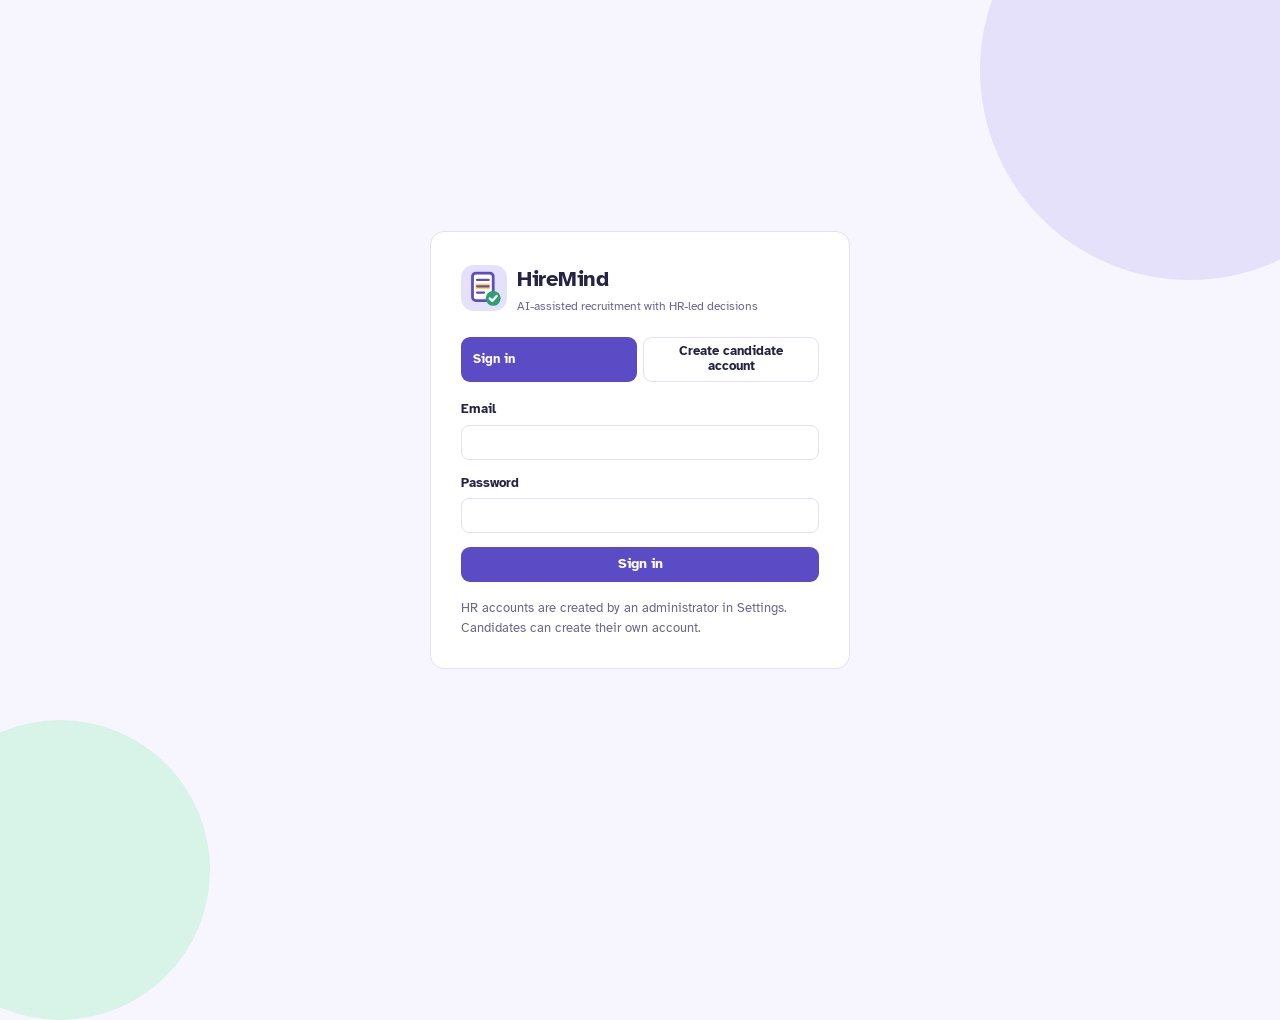
==== commit 0e8ed624: "New light identity: lavender and mint palette, tinted panels, soft background shapes, HireMind logo " ====
--- a/frontend/analytics.html
+++ b/frontend/analytics.html
@@ -3,6 +3,7 @@
 <head>
 <meta charset="UTF-8"><meta name="viewport" content="width=device-width,initial-scale=1">
 <title>HireMind — Analytics</title>
+<link rel="icon" href="img/logo.svg" type="image/svg+xml">
 <link rel="stylesheet" href="css/design-system.css">
 </head>
 <body>
--- a/frontend/css/design-system.css
+++ b/frontend/css/design-system.css
@@ -1,23 +1,26 @@
 /* HireMind design system
-   Idea: HR reviews evidence before deciding, like reading a marked-up paper CV.
-   Quiet paper-and-ink pages; the one bold element is the highlighter that marks evidence and the current page. */
+   Light lavender and mint pages with soft tinted panels. The logo is a CV with one highlighted line and a check:
+   the system marks the evidence, HR verifies it. The yellow highlighter is still used for evidence in CVs. */
 @import url('https://fonts.googleapis.com/css2?family=Atkinson+Hyperlegible:ital,wght@0,400;0,700;1,400&display=swap');
 
 :root {
-  --paper: #F2F4F8;      /* page background, cool like copier paper */
+  --paper: #F7F5FE;      /* page background, light lavender */
+  --side: #EFEBFC;       /* sidebar */
   --surface: #FFFFFF;    /* panels */
-  --ink: #1C2238;        /* text, navy ink */
-  --muted: #5B6278;      /* secondary text */
-  --rule: #DCE0E8;       /* borders and dividers */
-  --pen: #2B3FBF;        /* actions and links, ballpoint blue */
-  --pen-dark: #1F2F94;
-  --marker: #FFE15A;     /* highlighter: evidence and "you are here" */
-  --ok: #2F7D57;  --ok-bg: #E3F2EA;
-  --warn: #8F5A0B; --warn-bg: #FBF0D9;
-  --bad: #B23A3A; --bad-bg: #F8E4E2;
-  --info: #2B3FBF; --info-bg: #E6E9FA;
-  --plain-bg: #ECEEF3;
-  --radius: 10px;
+  --ink: #262445;        /* text */
+  --muted: #69678A;      /* secondary text */
+  --rule: #E4E0F5;       /* borders and dividers */
+  --pen: #5B4BC4;        /* actions and links */
+  --pen-dark: #4A3BAE;
+  --pen-soft: #E6E1FB;
+  --marker: #FFE15A;     /* highlighter: evidence in CVs */
+  --tint-1: #E6E1FB; --tint-2: #D8F3E7; --tint-3: #FFE7D9; --tint-4: #DDEBFF;  /* lavender, mint, peach, sky */
+  --ok: #1F7A55;  --ok-bg: #D8F3E7;
+  --warn: #8A5A12; --warn-bg: #FFF0CF;
+  --bad: #B0414F; --bad-bg: #FCE2E6;
+  --info: #5B4BC4; --info-bg: #E6E1FB;
+  --plain-bg: #EFECF9;
+  --radius: 14px;
   --font: 'Atkinson Hyperlegible', 'Segoe UI', system-ui, sans-serif;
   /* names kept from the Senior 1 prototype so older markup still renders */
   --mist: var(--muted); --teal: var(--pen); --violet: var(--pen); --amber: var(--warn); --rose: var(--bad);
@@ -36,28 +39,35 @@
 
 /* shell */
 .app-shell { display: grid; grid-template-columns: 236px 1fr; min-height: 100vh; }
-.sidebar { background: var(--surface); border-right: 1px solid var(--rule); display: flex; flex-direction: column; position: sticky; top: 0; height: 100vh; }
+.sidebar { background: var(--side); display: flex; flex-direction: column; position: sticky; top: 0; height: 100vh; overflow: hidden; }
+.sidebar::after { content: ""; position: absolute; width: 220px; height: 220px; border-radius: 50%; background: var(--tint-2); opacity: .7; bottom: -90px; left: -70px; pointer-events: none; }
+.sidebar-nav, .sidebar-footer, .sidebar-logo { position: relative; z-index: 1; }
 .sidebar-logo { padding: 22px 22px 18px; }
 .logo-mark { display: flex; align-items: center; gap: 10px; }
-.logo-icon { display: none; }
+.logo-icon { width: 38px; height: 38px; flex-shrink: 0; }
+.logo-icon img { width: 100%; height: 100%; display: block; }
 .logo-text { font-size: 21px; font-weight: 700; letter-spacing: -0.3px; }
 .logo-text span { font-weight: 700; }
 .tagline { font-size: 12px; color: var(--muted); margin-top: 2px; }
 .sidebar-nav { flex: 1; padding: 6px 12px; overflow-y: auto; }
 .nav-section-label { font-size: 12px; color: var(--muted); padding: 10px 10px 6px; }
-.nav-item { display: flex; align-items: center; gap: 8px; padding: 7px 10px; margin: 1px 0; border-radius: 6px; color: var(--ink); text-decoration: none; font-size: 14px; }
-.nav-item:hover { background: var(--paper); }
-.nav-item.active > span:not(.nav-badge):not(.nav-icon) { background: linear-gradient(transparent 50%, var(--marker) 50%, var(--marker) 90%, transparent 90%); font-weight: 700; }
+.nav-item { display: flex; align-items: center; gap: 8px; padding: 8px 12px; margin: 1px 0; border-radius: 9px; color: var(--ink); text-decoration: none; font-size: 14px; }
+.nav-item:hover { background: rgba(255, 255, 255, 0.6); }
+.nav-item.active { background: var(--surface); color: var(--pen); font-weight: 700; box-shadow: 0 1px 0 var(--rule); }
 .nav-icon { display: none; }
-.nav-badge { margin-left: auto; font-size: 11px; color: var(--muted); background: var(--plain-bg) !important; border-radius: 99px; padding: 1px 7px; }
-.sidebar-footer { padding: 14px; border-top: 1px solid var(--rule); }
+.nav-badge { margin-left: auto; font-size: 11px; color: var(--muted); background: var(--surface) !important; border-radius: 99px; padding: 1px 7px; }
+.sidebar-footer { padding: 14px; }
 .user-card { display: flex; align-items: center; gap: 10px; }
-.avatar { border-radius: 50%; background: var(--ink); color: #fff; display: grid; place-items: center; font-weight: 700; flex-shrink: 0; }
+.avatar { border-radius: 50%; background: var(--pen); color: #fff; display: grid; place-items: center; font-weight: 700; flex-shrink: 0; }
 .user-name { font-size: 13px; font-weight: 700; max-width: 120px; overflow: hidden; text-overflow: ellipsis; white-space: nowrap; }
 .user-role { font-size: 12px; color: var(--muted); }
 .user-card button { color: var(--pen) !important; text-decoration: underline; }
 
-.main-content { min-width: 0; }
+.main-content { min-width: 0; position: relative; overflow: clip; }
+.main-content::before, .main-content::after { content: ""; position: absolute; border-radius: 50%; pointer-events: none; z-index: 0; }
+.main-content::before { right: -60px; top: -80px; width: 260px; height: 260px; background: var(--tint-1); opacity: .8; }
+.main-content::after { right: 150px; top: -30px; width: 90px; height: 90px; background: var(--tint-3); opacity: .9; }
+.topbar, .page-content { position: relative; z-index: 1; }
 .topbar { display: flex; align-items: center; gap: 16px; padding: 22px 36px 0; }
 .topbar-title { font-size: 14px; color: var(--muted); }
 .topbar-title span { color: var(--muted); }
@@ -77,9 +87,12 @@
 .card-header > :last-child:not(:first-child) { margin-left: auto; }
 .card-body { padding: 18px; }
 
-.stat-card { background: var(--surface); border: 1px solid var(--rule); border-radius: var(--radius); padding: 16px 18px; border-top: 3px solid var(--ink); }
+.stat-card { background: var(--tint-1); border-radius: var(--radius); padding: 16px 18px; }
+.stat-card:nth-child(4n+2) { background: var(--tint-2); }
+.stat-card:nth-child(4n+3) { background: var(--tint-3); }
+.stat-card:nth-child(4n+4) { background: var(--tint-4); }
 .stat-icon { display: none; }
-.stat-label { font-size: 13px; color: var(--muted); }
+.stat-label { font-size: 13px; color: var(--ink); opacity: .75; }
 .stat-value { font-size: 34px; font-weight: 700; letter-spacing: -0.5px; margin-top: 2px; font-variant-numeric: tabular-nums; }
 
 /* layout helpers */
@@ -98,10 +111,10 @@
 .data-table th { text-align: left; font-size: 13px; font-weight: 400; color: var(--muted); padding: 10px 16px; border-bottom: 1px solid var(--rule); }
 .data-table td { padding: 12px 16px; border-bottom: 1px solid var(--rule); font-size: 14px; vertical-align: top; }
 .data-table tr:last-child td { border-bottom: none; }
-.data-table tbody tr:hover td { background: #F8F9FC; }
+.data-table tbody tr:hover td { background: #FAF9FE; }
 
 /* status labels: colour plus the word itself, never colour alone */
-.badge { display: inline-block; font-size: 12px; padding: 2px 8px; border-radius: 99px; background: var(--plain-bg); color: var(--ink); white-space: nowrap; vertical-align: middle; }
+.badge { display: inline-block; font-size: 12px; font-weight: 700; padding: 3px 10px; border-radius: 99px; background: var(--plain-bg); color: var(--ink); white-space: nowrap; vertical-align: middle; }
 .badge-teal, .badge-sky, .badge-violet { background: var(--info-bg); color: var(--info); }
 .badge-emerald { background: var(--ok-bg); color: var(--ok); }
 .badge-amber { background: var(--warn-bg); color: var(--warn); }
@@ -109,7 +122,7 @@
 .chip { display: inline-block; font-size: 12px; padding: 2px 9px; border: 1px solid var(--rule); border-radius: 99px; background: var(--surface); }
 
 /* buttons */
-.btn { display: inline-flex; align-items: center; gap: 6px; font-family: inherit; font-size: 14px; font-weight: 700; padding: 8px 14px; border-radius: 8px; border: 1px solid transparent; cursor: pointer; text-decoration: none; line-height: 1.2; }
+.btn { display: inline-flex; align-items: center; gap: 6px; font-family: inherit; font-size: 14px; font-weight: 700; padding: 8px 14px; border-radius: 9px; border: 1px solid transparent; cursor: pointer; text-decoration: none; line-height: 1.2; }
 .btn-sm { font-size: 13px; padding: 6px 11px; }
 .btn-lg { font-size: 15px; padding: 11px 18px; }
 .btn-primary { background: var(--pen); color: #fff; }
@@ -129,7 +142,7 @@
 input[type=radio], input[type=checkbox] { accent-color: var(--pen); }
 
 .progress-bar { height: 8px; background: var(--plain-bg); border-radius: 99px; overflow: hidden; }
-.progress-fill { height: 100%; background: var(--ink) !important; border-radius: 99px; }
+.progress-fill { height: 100%; background: var(--pen) !important; border-radius: 99px; }
 
 /* toasts */
 .toast-container { position: fixed; bottom: 20px; right: 20px; display: flex; flex-direction: column; gap: 8px; z-index: 300; }
@@ -138,9 +151,9 @@
 .toast.success { border-left-color: #7FD3A8; }
 
 /* added for the connected version */
-.hm-modal { position: fixed; inset: 0; background: rgba(28, 34, 56, 0.45); z-index: 200; display: none; align-items: center; justify-content: center; padding: 20px; }
+.hm-modal { position: fixed; inset: 0; background: rgba(38, 36, 69, 0.4); z-index: 200; display: none; align-items: center; justify-content: center; padding: 20px; }
 .hm-modal.open { display: flex; }
-.hm-modal-box { background: var(--surface); border-radius: 12px; width: 100%; max-width: 640px; max-height: 90vh; overflow-y: auto; padding: 24px 26px; box-shadow: 0 20px 50px rgba(28, 34, 56, 0.25); }
+.hm-modal-box { background: var(--surface); border-radius: 16px; width: 100%; max-width: 640px; max-height: 90vh; overflow-y: auto; padding: 24px 26px; box-shadow: 0 20px 50px rgba(38, 36, 69, 0.22); }
 .hm-empty { padding: 28px 18px; text-align: center; color: var(--muted); font-size: 14px; }
 .hm-row-actions { display: flex; gap: 6px; flex-wrap: wrap; }
 .hm-kv { display: grid; grid-template-columns: 110px 1fr; gap: 6px 12px; font-size: 14px; }
@@ -150,11 +163,13 @@
 .hm-alert { background: var(--bad-bg); color: var(--bad); padding: 10px 12px; border-radius: 8px; font-size: 14px; margin-bottom: 10px; }
 .hm-list-item { display: flex; width: 100%; align-items: center; justify-content: space-between; gap: 8px; padding: 11px 16px; background: none; border: 0; border-bottom: 1px solid var(--rule); font: inherit; font-size: 14px; color: var(--ink); cursor: pointer; text-align: left; }
 .hm-list-item:hover { background: var(--paper); }
-.hm-list-item.active span:first-child { background: linear-gradient(transparent 50%, var(--marker) 50%, var(--marker) 90%, transparent 90%); font-weight: 700; }
+.hm-list-item.active { background: var(--pen-soft); }
+.hm-list-item.active span:first-child { color: var(--pen); font-weight: 700; }
 
 @media (max-width: 900px) {
   .app-shell { grid-template-columns: 1fr; }
   .sidebar { position: static; height: auto; }
+  .sidebar::after, .main-content::after { display: none; }
   .sidebar-nav { display: flex; flex-wrap: wrap; gap: 2px; }
   .nav-section-label { display: none; }
   .topbar, .page-content { padding-left: 16px; padding-right: 16px; }
